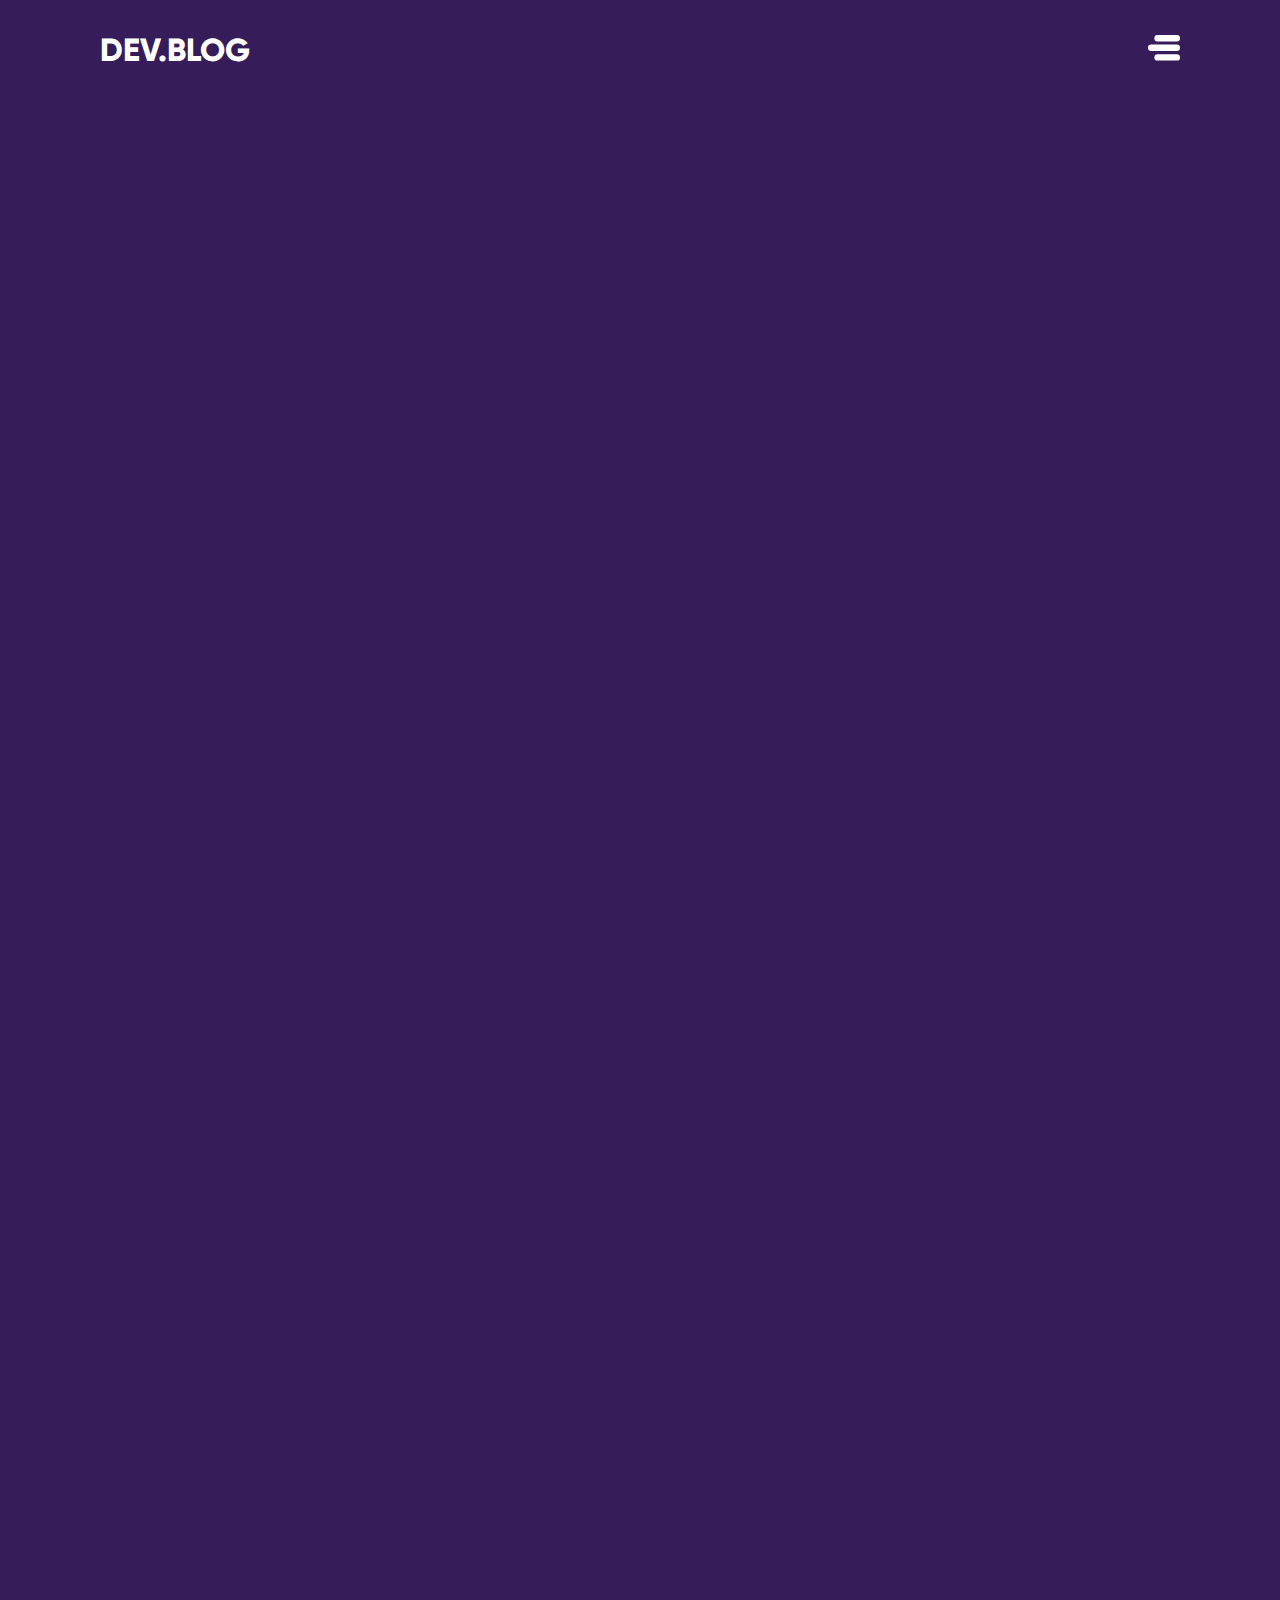
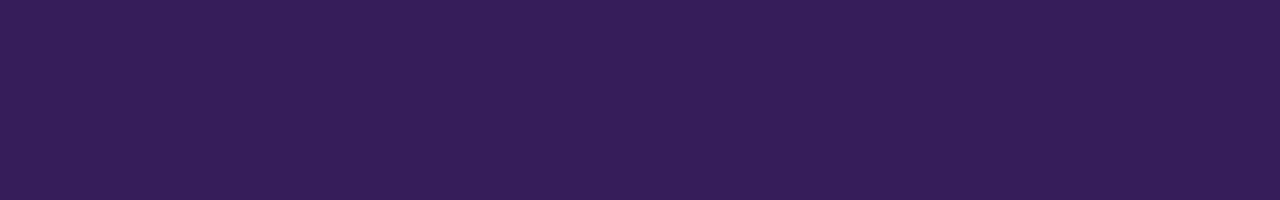
==== index.html @ 791d5443 "finalizando projeto" ====
<!DOCTYPE html>
<html lang="pt-br">

<head>
    <meta charset="UTF-8">
    <meta http-equiv="X-UA-Compatible" content="IE=edge">
    <meta name="viewport" content="width=device-width, initial-scale=1.0">
    <link rel="stylesheet" href="style.css">
    <title>DEV.BLOG</title>
</head>

<body>

    <header>
        <h1>Dev.Blog</h1>
        <div class="dropdown">
            <svg id="Camada_1" data-name="Camada 1" xmlns="http://www.w3.org/2000/svg" viewBox="0 0 20 16">
                <title>menu, list, catalogue, burger svg icon</title>
                <g id="icons">
                    <g id="menu">
                        <path d="M2,12a2,2,0,0,0,2,2H20a2,2,0,0,0,0-4H4A2,2,0,0,0,2,12Z" transform="translate(-2 -4)" />
                        <path d="M22,6a2,2,0,0,0-2-2H8A2,2,0,0,0,8,8H20A2,2,0,0,0,22,6Z" transform="translate(-2 -4)" />
                        <path d="M6,18a2,2,0,0,0,2,2H20a2,2,0,0,0,0-4H8A2,2,0,0,0,6,18Z" transform="translate(-2 -4)" />
                    </g>
                </g>
            </svg>
            <div class="dropdwon-content">
                <a href="#">INICIO</a>
                <a href="#">PUBLI</a>
                <a href="#">CONTATO</a>

            </div>
        </div>
    </header>

    <main>
        <section></section>
        <section></section>
    </main>

    <footer>

    </footer>

</body>

</html>
---- style.css ----
@font-face{
    font-family: 'gilroy';
    src:url(fonts/Gilroy-Light.otf);
    font-weight: 100;
}
@font-face{
    font-family: 'gilroy';
    src:url(fonts/Gilroy-ExtraBold.otf);
    font-weight: 800;
}
*{
    margin:0;
    padding:0;
}
body{
    background-color: #361d5a;
}
header{
display:flex;
height: 100px;
align-items: center;
justify-content: space-between;
padding: 0 100px;
position: absolute;
width: calc(100% - 200px);
z-index: 1;
}
header h1{
    color: #fff;
    text-transform: uppercase;
    font-family: 'gilroy';
    font-weight: 800;
}
header .dropdown{
    position: relative;
    display: inline-block;

}
header .dropdown svg{
    fill: #fff;
    width: 32px;
    cursor: pointer;
}
header .dropdown .dropdwon-content{
    display: none;
    position: absolute;
    background-color: #190e2a;
    min-width: 130px;
    left: -98px;
    z-index: 2;
}
header .dropdown .dropdwon-content a{
    font-family: 'gilroy';
    font-weight: 100;
    color: #fff;
    display: block;
    text-decoration: none;
    font-size: 18px;
    padding: 12px 16px;
    text-align: right;
    transition: background-color 0.4s;
}
header .dropdown .dropdwon-content a:hover{
   background-color: #10071d;
}
header .dropdown:hover .dropdwon-content{
    display: block;
}
section{
    height: 100vh;
    padding: 0 100px;
    position: relative; 
}
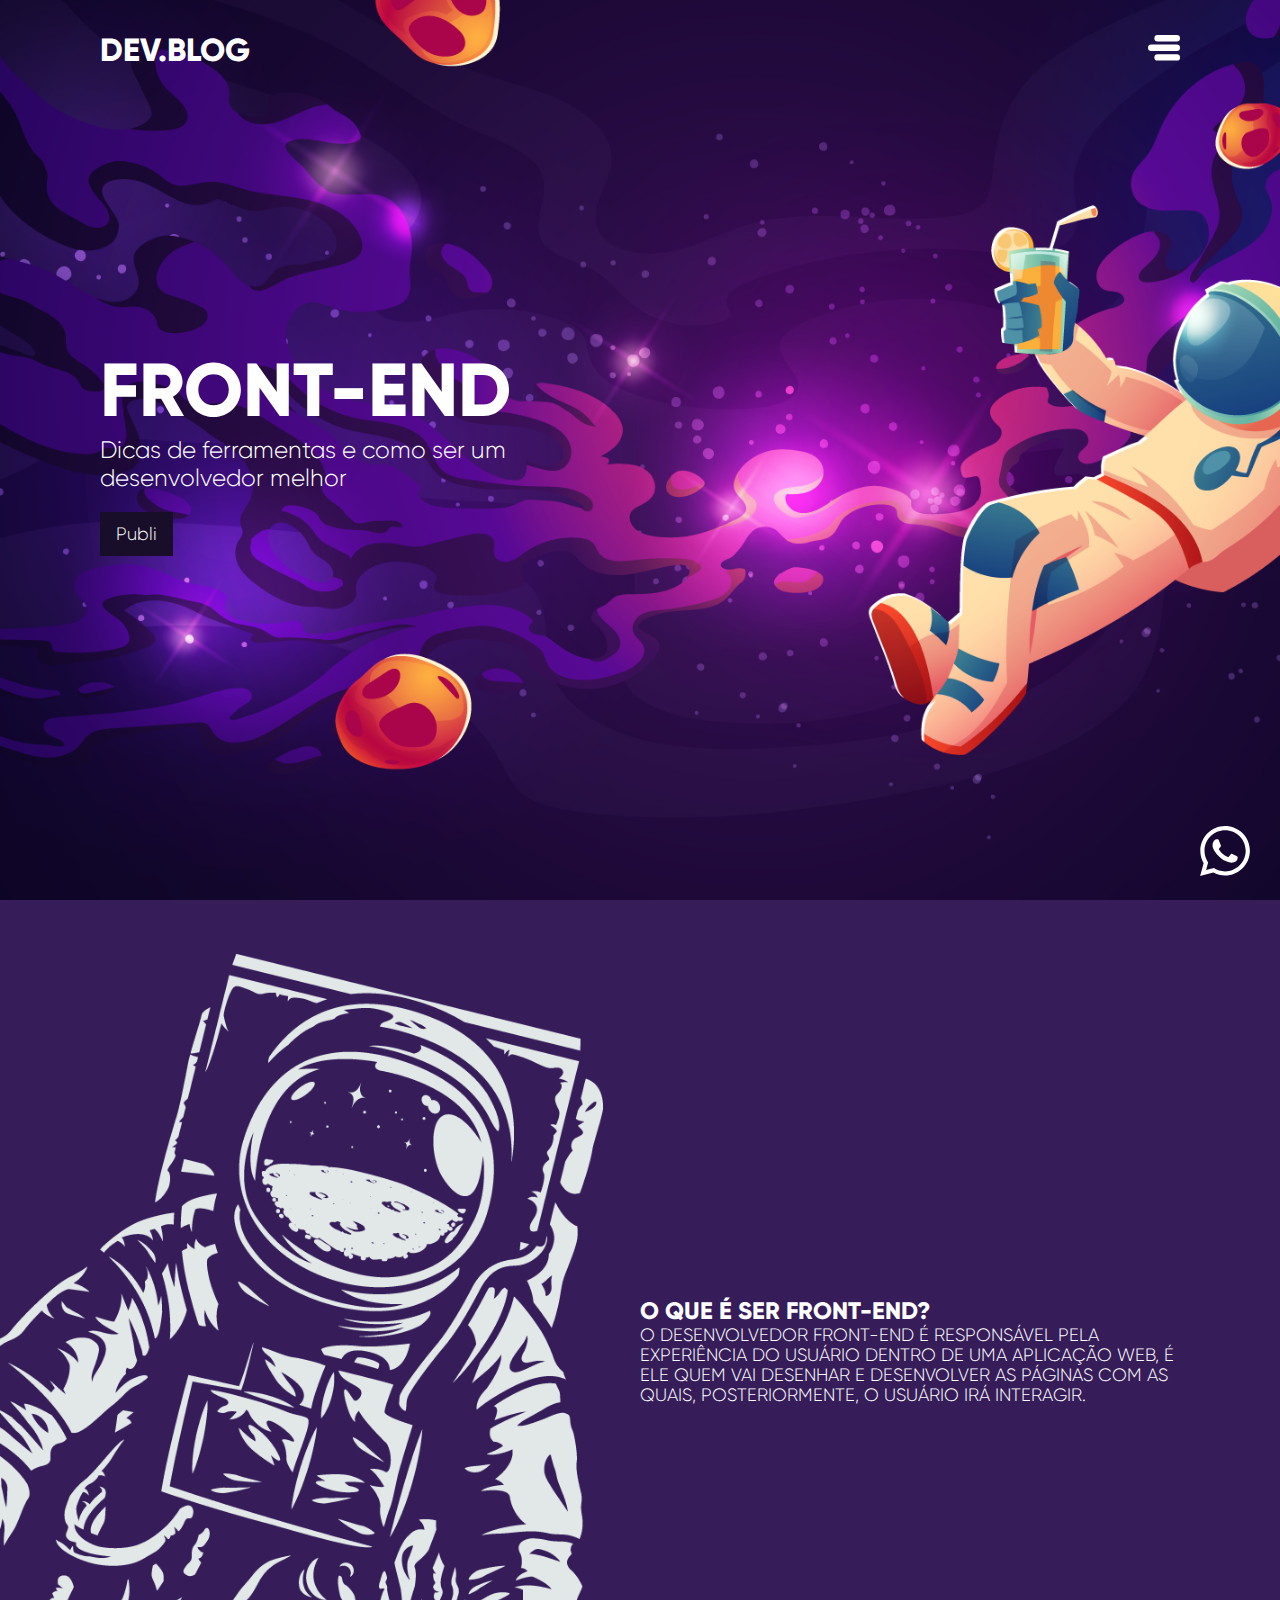
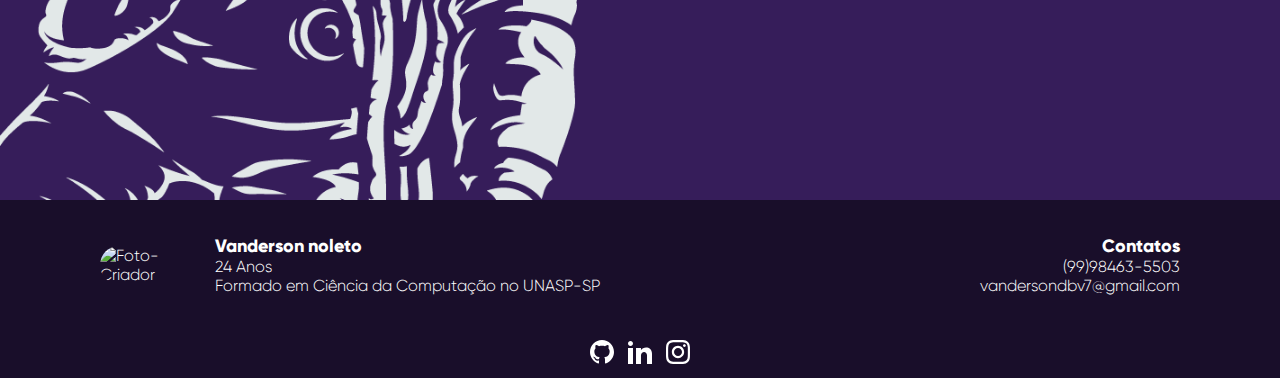
==== commit b8ac0987: "Add files via upload" ====
--- a/index.html
+++ b/index.html
@@ -1,47 +1,95 @@
-<!DOCTYPE html>
-<html lang="pt-br">
-
-<head>
-    <meta charset="UTF-8">
-    <meta http-equiv="X-UA-Compatible" content="IE=edge">
-    <meta name="viewport" content="width=device-width, initial-scale=1.0">
-    <link rel="stylesheet" href="style.css">
-    <title>DEV.BLOG</title>
-</head>
-
-<body>
-
-    <header>
-        <h1>Dev.Blog</h1>
-        <div class="dropdown">
-            <svg id="Camada_1" data-name="Camada 1" xmlns="http://www.w3.org/2000/svg" viewBox="0 0 20 16">
-                <title>menu, list, catalogue, burger svg icon</title>
-                <g id="icons">
-                    <g id="menu">
-                        <path d="M2,12a2,2,0,0,0,2,2H20a2,2,0,0,0,0-4H4A2,2,0,0,0,2,12Z" transform="translate(-2 -4)" />
-                        <path d="M22,6a2,2,0,0,0-2-2H8A2,2,0,0,0,8,8H20A2,2,0,0,0,22,6Z" transform="translate(-2 -4)" />
-                        <path d="M6,18a2,2,0,0,0,2,2H20a2,2,0,0,0,0-4H8A2,2,0,0,0,6,18Z" transform="translate(-2 -4)" />
-                    </g>
-                </g>
-            </svg>
-            <div class="dropdwon-content">
-                <a href="#">INICIO</a>
-                <a href="#">PUBLI</a>
-                <a href="#">CONTATO</a>
-
-            </div>
-        </div>
-    </header>
-
-    <main>
-        <section></section>
-        <section></section>
-    </main>
-
-    <footer>
-
-    </footer>
-
-</body>
-
+<!DOCTYPE html>
+<html lang="pt-br">
+
+<head>
+    <meta charset="UTF-8">
+    <meta http-equiv="X-UA-Compatible" content="IE=edge">
+    <meta name="viewport" content="width=device-width, initial-scale=1.0">
+    <link rel="stylesheet" href="style.css">
+    <title>DEV.BLOG</title>
+</head>
+
+<body>
+
+    <header>
+        <h1>Dev.Blog</h1>
+        <div class="dropdown">
+            <svg id="Camada_1" data-name="Camada 1" xmlns="http://www.w3.org/2000/svg" viewBox="0 0 20 16">
+                <title>menu, list, catalogue, burger svg icon</title>
+                <g id="icons">
+                    <g id="menu">
+                        <path d="M2,12a2,2,0,0,0,2,2H20a2,2,0,0,0,0-4H4A2,2,0,0,0,2,12Z" transform="translate(-2 -4)" />
+                        <path d="M22,6a2,2,0,0,0-2-2H8A2,2,0,0,0,8,8H20A2,2,0,0,0,22,6Z" transform="translate(-2 -4)" />
+                        <path d="M6,18a2,2,0,0,0,2,2H20a2,2,0,0,0,0-4H8A2,2,0,0,0,6,18Z" transform="translate(-2 -4)" />
+                    </g>
+                </g>
+            </svg>
+            <div class="dropdwon-content">
+                <a href="#">INICIO</a>
+                <a href="#">PUBLI</a>
+                <a href="contact.html">CONTATO</a>
+
+            </div>
+        </div>
+    </header>
+
+    <main>
+        <section id="primary-screen">
+            <h1>front-end</h1>
+            <p>Dicas de ferramentas e como ser um desenvolvedor melhor</p>
+            <a href="#">Publi</a>
+        </section>
+        <section id="secondary-screen">
+            <img src="imgs/astrounaut.png" alt="Astronauta">
+            <div class="publication">
+                <h1>O que é ser front-end?</h1>
+                <p>O desenvolvedor front-end é responsável pela experiência do usuário dentro de uma aplicação web, é
+                    ele quem vai desenhar e desenvolver as páginas com as quais, posteriormente, o usuário irá
+                    interagir.
+                </p>
+
+            </div>
+        </section>
+    </main>
+
+    <footer>
+        <div class="info">
+            <div class="personal-info">
+                <img src="https://avatars.githubusercontent.com/u/81515355?v=4" alt="Foto-Criador">
+                <div>
+                    <h1>Vanderson noleto</h1>
+                    <p>24 Anos</p>
+                    <p>Formado em Ciência da Computação no UNASP-SP</p>
+                </div>
+            </div>
+            <div class="contact">
+                <h1>Contatos</h1>
+                <p>(99)98463-5503</p>
+                <p>vandersondbv7@gmail.com</p>
+            </div>
+        </div>
+        <div class="links">
+            <a href="https://github.com/vannoleto"><svg xmlns="http://www.w3.org/2000/svg" width="24" height="24"
+                    viewBox="0 0 24 24" target="_blank">
+                    <path
+                        d="M12 0c-6.626 0-12 5.373-12 12 0 5.302 3.438 9.8 8.207 11.387.599.111.793-.261.793-.577v-2.234c-3.338.726-4.033-1.416-4.033-1.416-.546-1.387-1.333-1.756-1.333-1.756-1.089-.745.083-.729.083-.729 1.205.084 1.839 1.237 1.839 1.237 1.07 1.834 2.807 1.304 3.492.997.107-.775.418-1.305.762-1.604-2.665-.305-5.467-1.334-5.467-5.931 0-1.311.469-2.381 1.236-3.221-.124-.303-.535-1.524.117-3.176 0 0 1.008-.322 3.301 1.23.957-.266 1.983-.399 3.003-.404 1.02.005 2.047.138 3.006.404 2.291-1.552 3.297-1.23 3.297-1.23.653 1.653.242 2.874.118 3.176.77.84 1.235 1.911 1.235 3.221 0 4.609-2.807 5.624-5.479 5.921.43.372.823 1.102.823 2.222v3.293c0 .319.192.694.801.576 4.765-1.589 8.199-6.086 8.199-11.386 0-6.627-5.373-12-12-12z" />
+                </svg>
+            </a>
+            <a href="#"><svg xmlns="http://www.w3.org/2000/svg" width="24" height="24" viewBox="0 0 24 24"
+                    target="_blank">
+                    <path
+                        d="M4.98 3.5c0 1.381-1.11 2.5-2.48 2.5s-2.48-1.119-2.48-2.5c0-1.38 1.11-2.5 2.48-2.5s2.48 1.12 2.48 2.5zm.02 4.5h-5v16h5v-16zm7.982 0h-4.968v16h4.969v-8.399c0-4.67 6.029-5.052 6.029 0v8.399h4.988v-10.131c0-7.88-8.922-7.593-11.018-3.714v-2.155z" />
+                </svg>
+            </a>
+            <a href="https://www.instagram.com/vanderson_noleto/" target="_blank"><svg
+                    xmlns="http://www.w3.org/2000/svg" width="24" height="24" viewBox="0 0 24 24">
+                    <path
+                        d="M12 2.163c3.204 0 3.584.012 4.85.07 3.252.148 4.771 1.691 4.919 4.919.058 1.265.069 1.645.069 4.849 0 3.205-.012 3.584-.069 4.849-.149 3.225-1.664 4.771-4.919 4.919-1.266.058-1.644.07-4.85.07-3.204 0-3.584-.012-4.849-.07-3.26-.149-4.771-1.699-4.919-4.92-.058-1.265-.07-1.644-.07-4.849 0-3.204.013-3.583.07-4.849.149-3.227 1.664-4.771 4.919-4.919 1.266-.057 1.645-.069 4.849-.069zm0-2.163c-3.259 0-3.667.014-4.947.072-4.358.2-6.78 2.618-6.98 6.98-.059 1.281-.073 1.689-.073 4.948 0 3.259.014 3.668.072 4.948.2 4.358 2.618 6.78 6.98 6.98 1.281.058 1.689.072 4.948.072 3.259 0 3.668-.014 4.948-.072 4.354-.2 6.782-2.618 6.979-6.98.059-1.28.073-1.689.073-4.948 0-3.259-.014-3.667-.072-4.947-.196-4.354-2.617-6.78-6.979-6.98-1.281-.059-1.69-.073-4.949-.073zm0 5.838c-3.403 0-6.162 2.759-6.162 6.162s2.759 6.163 6.162 6.163 6.162-2.759 6.162-6.163c0-3.403-2.759-6.162-6.162-6.162zm0 10.162c-2.209 0-4-1.79-4-4 0-2.209 1.791-4 4-4s4 1.791 4 4c0 2.21-1.791 4-4 4zm6.406-11.845c-.796 0-1.441.645-1.441 1.44s.645 1.44 1.441 1.44c.795 0 1.439-.645 1.439-1.44s-.644-1.44-1.439-1.44z" />
+                </svg></a>
+        </div>
+        
+    </footer>
+    <a href="https://api.whatsapp.com/send?phone=5599984635503&text=Ol%C3%A1!" class="btn-whatsapp" target="_blank" style="position: fixed; bottom: 20px; right: 30px;"><svg xmlns="http://www.w3.org/2000/svg" width="24" height="24" viewBox="0 0 24 24"><path d="M.057 24l1.687-6.163c-1.041-1.804-1.588-3.849-1.587-5.946.003-6.556 5.338-11.891 11.893-11.891 3.181.001 6.167 1.24 8.413 3.488 2.245 2.248 3.481 5.236 3.48 8.414-.003 6.557-5.338 11.892-11.893 11.892-1.99-.001-3.951-.5-5.688-1.448l-6.305 1.654zm6.597-3.807c1.676.995 3.276 1.591 5.392 1.592 5.448 0 9.886-4.434 9.889-9.885.002-5.462-4.415-9.89-9.881-9.892-5.452 0-9.887 4.434-9.889 9.884-.001 2.225.651 3.891 1.746 5.634l-.999 3.648 3.742-.981zm11.387-5.464c-.074-.124-.272-.198-.57-.347-.297-.149-1.758-.868-2.031-.967-.272-.099-.47-.149-.669.149-.198.297-.768.967-.941 1.165-.173.198-.347.223-.644.074-.297-.149-1.255-.462-2.39-1.475-.883-.788-1.48-1.761-1.653-2.059-.173-.297-.018-.458.13-.606.134-.133.297-.347.446-.521.151-.172.2-.296.3-.495.099-.198.05-.372-.025-.521-.075-.148-.669-1.611-.916-2.206-.242-.579-.487-.501-.669-.51l-.57-.01c-.198 0-.52.074-.792.372s-1.04 1.016-1.04 2.479 1.065 2.876 1.213 3.074c.149.198 2.095 3.2 5.076 4.487.709.306 1.263.489 1.694.626.712.226 1.36.194 1.872.118.571-.085 1.758-.719 2.006-1.413.248-.695.248-1.29.173-1.414z"/></svg></a>
+</body>
+
 </html>--- a/style.css
+++ b/style.css
@@ -1,73 +1,248 @@
-@font-face{
-    font-family: 'gilroy';
-    src:url(fonts/Gilroy-Light.otf);
-    font-weight: 100;
-}
-@font-face{
-    font-family: 'gilroy';
-    src:url(fonts/Gilroy-ExtraBold.otf);
-    font-weight: 800;
-}
-*{
-    margin:0;
-    padding:0;
-}
-body{
-    background-color: #361d5a;
-}
-header{
-display:flex;
-height: 100px;
-align-items: center;
-justify-content: space-between;
-padding: 0 100px;
-position: absolute;
-width: calc(100% - 200px);
-z-index: 1;
-}
-header h1{
-    color: #fff;
-    text-transform: uppercase;
-    font-family: 'gilroy';
-    font-weight: 800;
-}
-header .dropdown{
-    position: relative;
-    display: inline-block;
-
-}
-header .dropdown svg{
-    fill: #fff;
-    width: 32px;
-    cursor: pointer;
-}
-header .dropdown .dropdwon-content{
-    display: none;
-    position: absolute;
-    background-color: #190e2a;
-    min-width: 130px;
-    left: -98px;
-    z-index: 2;
-}
-header .dropdown .dropdwon-content a{
-    font-family: 'gilroy';
-    font-weight: 100;
-    color: #fff;
-    display: block;
-    text-decoration: none;
-    font-size: 18px;
-    padding: 12px 16px;
-    text-align: right;
-    transition: background-color 0.4s;
-}
-header .dropdown .dropdwon-content a:hover{
-   background-color: #10071d;
-}
-header .dropdown:hover .dropdwon-content{
-    display: block;
-}
-section{
-    height: 100vh;
-    padding: 0 100px;
-    position: relative; 
-}
+@font-face{
+    font-family: 'gilroy';
+    src:url(fonts/Gilroy-Light.otf);
+    font-weight: 100;
+}
+@font-face{
+    font-family: 'gilroy';
+    src:url(fonts/Gilroy-ExtraBold.otf);
+    font-weight: 800;
+}
+*{
+    margin:0;
+    padding:0;
+}
+body{
+    background-color: #361d5a;
+}
+header{
+display:flex;
+height: 100px;
+align-items: center;
+justify-content: space-between;
+padding: 0 100px;
+position: absolute;
+width: calc(100% - 200px);
+z-index: 1;
+}
+input, textarea{
+    font-family: 'gilroy';
+    font-weight: 100;
+    font-size: 18px;
+    outline: none;
+    border: none;
+    padding: 10px;
+}
+input::placeholder, textarea::placeholder{
+    color: #000;
+
+}
+header h1{
+    color: #fff;
+    text-transform: uppercase;
+    font-family: 'gilroy';
+    font-weight: 800;
+}
+header .dropdown{
+    position: relative;
+    display: inline-block;
+
+}
+header .dropdown svg{
+    fill: #fff;
+    width: 32px;
+    cursor: pointer;
+}
+header .dropdown .dropdwon-content{
+    display: none;
+    position: absolute;
+    background-color: #190e2a;
+    min-width: 130px;
+    left: -98px;
+    z-index: 2;
+}
+header .dropdown .dropdwon-content a{
+    font-family: 'gilroy';
+    font-weight: 100;
+    color: #fff;
+    display: block;
+    text-decoration: none;
+    font-size: 18px;
+    padding: 12px 16px;
+    text-align: right;
+    transition: background-color 0.4s;
+}
+header .dropdown .dropdwon-content a:hover{
+   background-color: #10071d;
+}
+header .dropdown:hover .dropdwon-content{
+    display: block;
+}
+section{
+    height: 100vh;
+    padding: 0 100px;
+    position: relative; 
+}
+#primary-screen{
+    background: url(imgs/banner-site.png);
+    background-size: cover;
+    background-position: center;
+    display: flex;
+    flex-direction: column;
+    justify-content: center;
+    align-items: flex-start;
+}
+#primary-screen h1{
+    font-family: 'gilroy';
+    font-weight: 800;
+    font-size: 75px;
+    color: #fff;
+    text-transform: uppercase;
+}
+#primary-screen p{
+    font-family: 'gilroy';
+    font-weight: 100;
+    color:#fff;
+    font-size: 24px;
+    width: 410px;
+    margin-bottom:20px;
+}
+#primary-screen a{
+    background-color: #190e2a;
+    font-family: 'gilroy';
+    font-weight: 100;
+    color: #fff;
+    display: block;
+    text-decoration: none;
+    font-size: 18px;
+    padding: 12px 16px;
+    text-align: right;
+    transition: background-color 0.4s; 
+}
+
+#primary-screen a:hover{
+    background-color: #10071d;
+}
+#secondary-screen{
+    display: flex;
+    align-items: center;
+    justify-content: flex-end;
+}
+#secondary-screen img{
+    position: absolute;
+    height: 100vh;
+    left: 0;
+    bottom: 0;
+}
+#secondary-screen .publication{
+    width: 50%;
+}
+#secondary-screen .publication h1{
+    font-family: 'gilroy';
+    text-transform: uppercase;
+    font-weight: 800;
+    font-size: 24px;
+    color:#fff;
+}
+#secondary-screen .publication p{
+    font-family: 'gilroy';
+    text-transform: uppercase;
+    font-weight: 100;
+    font-size: 18px;
+    color:#fff;
+}
+#contact{
+    display: flex;
+    justify-content: center;
+    align-items: center;
+}
+#contact form{
+    display:flex;
+    flex-direction: column;
+    justify-content: center;
+}
+#contact form h1{
+    font-family: 'gilroy';
+    font-weight: 800;
+    font-size: 48px;
+    color: #fff;
+    text-align: center;
+}
+#contact form button{
+    align-self: center;
+    border: none;
+    cursor: pointer;
+    background-color: #190e2a;
+    text-decoration: none;
+    padding: 12px 16px;
+    color: #fff;
+    font-family: 'gilroy';
+    font-weight: 100;
+}
+#contact form button:hover{
+    border: none;
+    cursor: pointer;
+    background-color:#10071d;
+    text-decoration: none;
+    padding: 12px 16px;
+    color: #fff;
+    font-family: 'gilroy';
+    font-weight: 100;
+}
+#contact form *{
+    margin: 12px 0;
+}
+footer{
+    display: flex;
+    align-items: center;
+    flex-direction: column;
+    background-color: #190e2a;
+    padding: 0 100px;
+}
+footer .info{
+    align-items: center;
+    display: flex;
+    justify-content: space-between;
+    width: 100%;
+    height: 130px;
+}
+footer .info .personal-info{
+    display: flex;
+    align-items: center;
+    color: #fff;
+    font-family: 'gilroy';
+}
+footer .info .personal-info img{
+    width: 100px;
+    border-radius: 50px;
+    margin-right: 15px;
+}
+footer .info .personal-info h1{
+    font-size: 18px;
+}
+footer .info .contact{
+    text-align: right;
+    color: #fff;
+    font-family: 'gilroy';
+}
+footer .info .contact h1{
+    font-size: 18px;
+}
+footer .links a{
+    text-decoration: none;
+}
+footer .links svg{
+    fill: #fff;
+    margin: 10px 5px;
+}
+footer .links svg:hover{
+    fill: #10071d;
+    margin: 10px 5px;
+}
+.btn-whatsapp svg{
+    fill: #fff;
+    width: 50px;
+    height: 50px;
+}
+
+
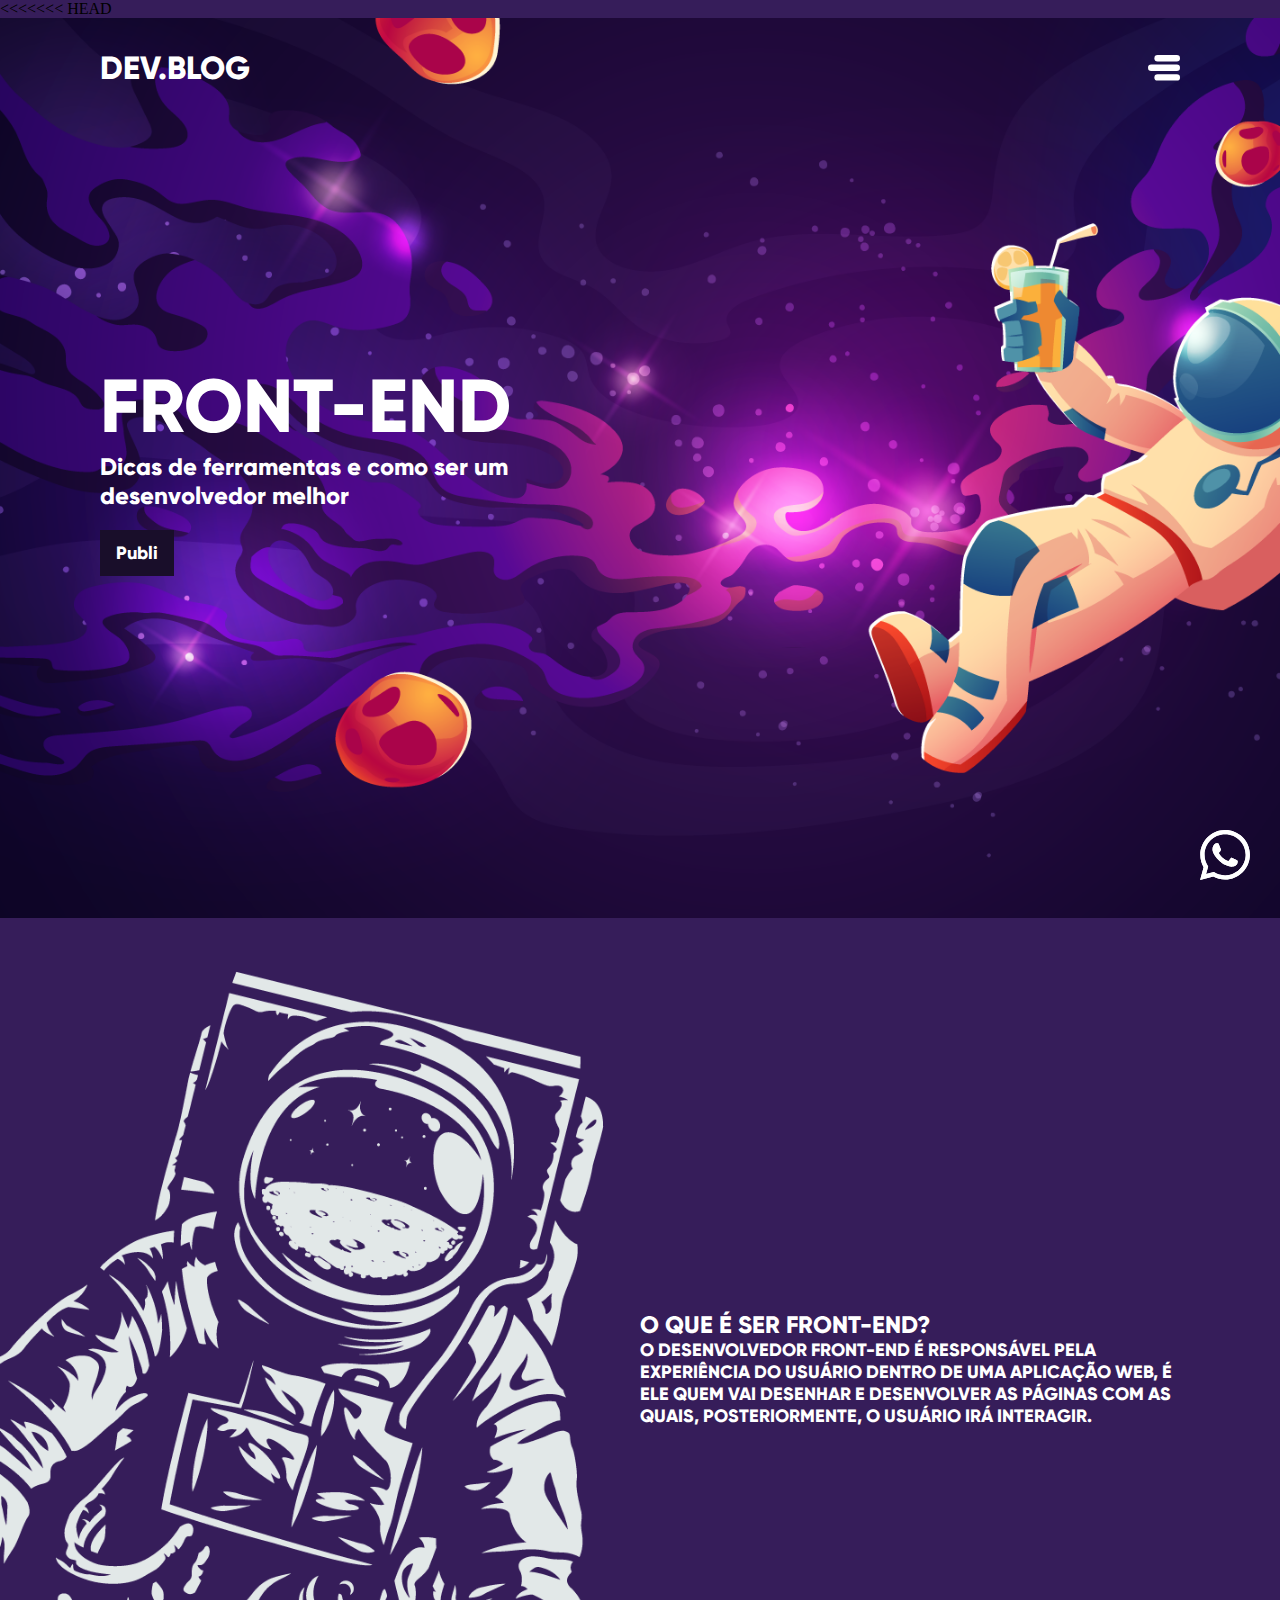
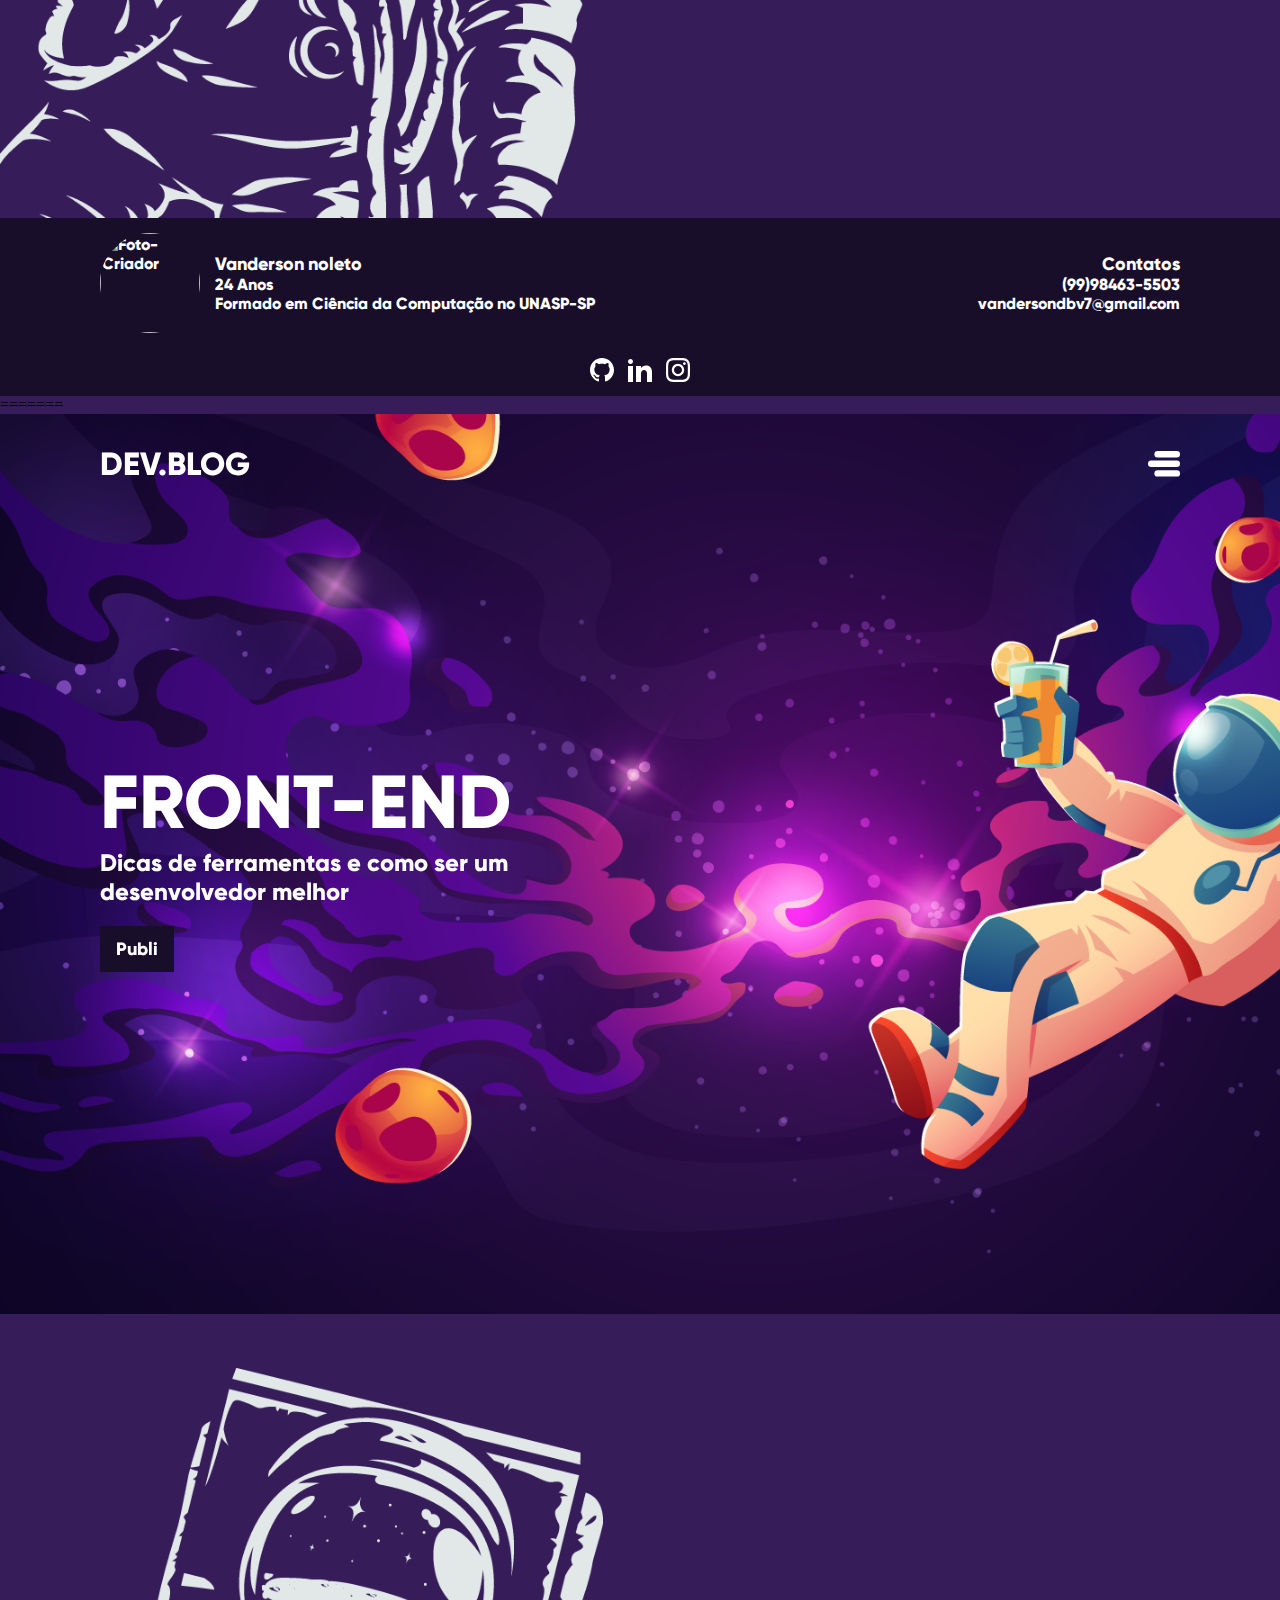
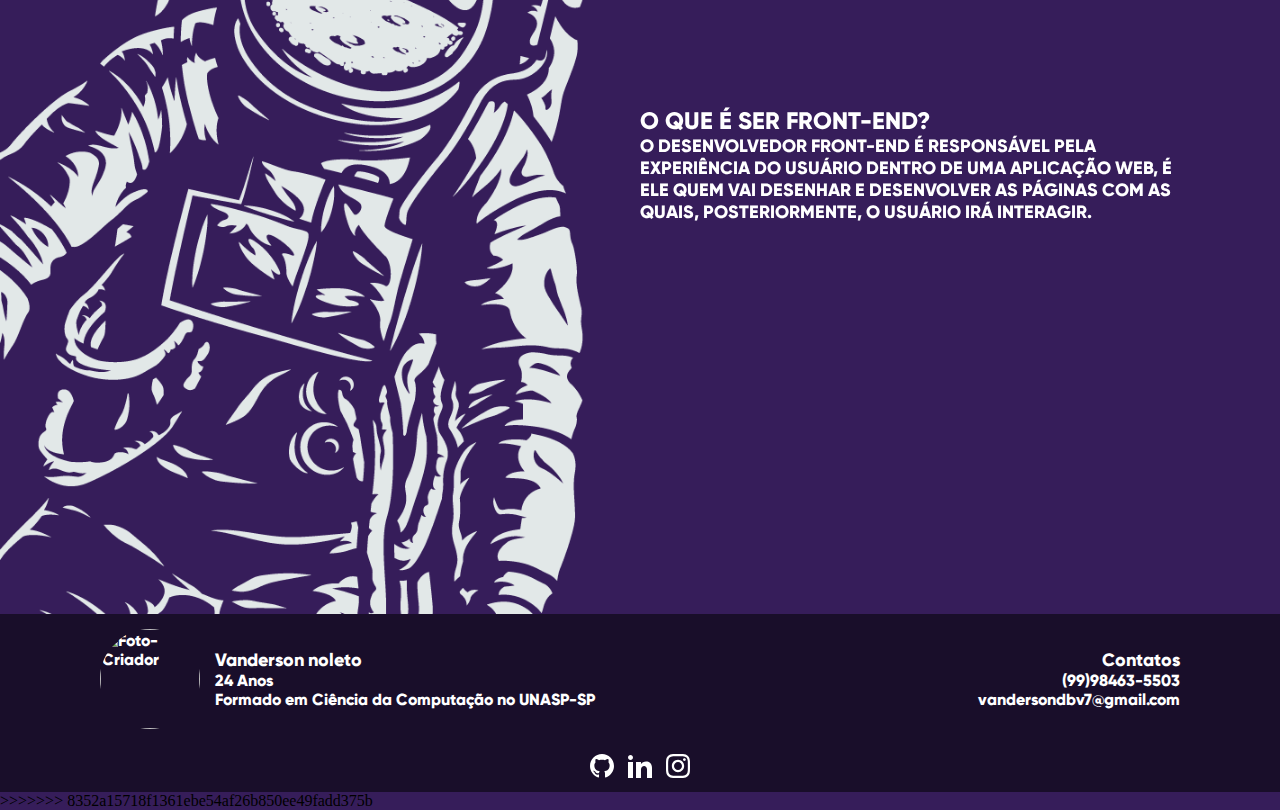
==== commit 33a0d65f: "site finalizado" ====
--- a/index.html
+++ b/index.html
@@ -1,95 +1,192 @@
-<!DOCTYPE html>
-<html lang="pt-br">
-
-<head>
-    <meta charset="UTF-8">
-    <meta http-equiv="X-UA-Compatible" content="IE=edge">
-    <meta name="viewport" content="width=device-width, initial-scale=1.0">
-    <link rel="stylesheet" href="style.css">
-    <title>DEV.BLOG</title>
-</head>
-
-<body>
-
-    <header>
-        <h1>Dev.Blog</h1>
-        <div class="dropdown">
-            <svg id="Camada_1" data-name="Camada 1" xmlns="http://www.w3.org/2000/svg" viewBox="0 0 20 16">
-                <title>menu, list, catalogue, burger svg icon</title>
-                <g id="icons">
-                    <g id="menu">
-                        <path d="M2,12a2,2,0,0,0,2,2H20a2,2,0,0,0,0-4H4A2,2,0,0,0,2,12Z" transform="translate(-2 -4)" />
-                        <path d="M22,6a2,2,0,0,0-2-2H8A2,2,0,0,0,8,8H20A2,2,0,0,0,22,6Z" transform="translate(-2 -4)" />
-                        <path d="M6,18a2,2,0,0,0,2,2H20a2,2,0,0,0,0-4H8A2,2,0,0,0,6,18Z" transform="translate(-2 -4)" />
-                    </g>
-                </g>
-            </svg>
-            <div class="dropdwon-content">
-                <a href="#">INICIO</a>
-                <a href="#">PUBLI</a>
-                <a href="contact.html">CONTATO</a>
-
-            </div>
-        </div>
-    </header>
-
-    <main>
-        <section id="primary-screen">
-            <h1>front-end</h1>
-            <p>Dicas de ferramentas e como ser um desenvolvedor melhor</p>
-            <a href="#">Publi</a>
-        </section>
-        <section id="secondary-screen">
-            <img src="imgs/astrounaut.png" alt="Astronauta">
-            <div class="publication">
-                <h1>O que é ser front-end?</h1>
-                <p>O desenvolvedor front-end é responsável pela experiência do usuário dentro de uma aplicação web, é
-                    ele quem vai desenhar e desenvolver as páginas com as quais, posteriormente, o usuário irá
-                    interagir.
-                </p>
-
-            </div>
-        </section>
-    </main>
-
-    <footer>
-        <div class="info">
-            <div class="personal-info">
-                <img src="https://avatars.githubusercontent.com/u/81515355?v=4" alt="Foto-Criador">
-                <div>
-                    <h1>Vanderson noleto</h1>
-                    <p>24 Anos</p>
-                    <p>Formado em Ciência da Computação no UNASP-SP</p>
-                </div>
-            </div>
-            <div class="contact">
-                <h1>Contatos</h1>
-                <p>(99)98463-5503</p>
-                <p>vandersondbv7@gmail.com</p>
-            </div>
-        </div>
-        <div class="links">
-            <a href="https://github.com/vannoleto"><svg xmlns="http://www.w3.org/2000/svg" width="24" height="24"
-                    viewBox="0 0 24 24" target="_blank">
-                    <path
-                        d="M12 0c-6.626 0-12 5.373-12 12 0 5.302 3.438 9.8 8.207 11.387.599.111.793-.261.793-.577v-2.234c-3.338.726-4.033-1.416-4.033-1.416-.546-1.387-1.333-1.756-1.333-1.756-1.089-.745.083-.729.083-.729 1.205.084 1.839 1.237 1.839 1.237 1.07 1.834 2.807 1.304 3.492.997.107-.775.418-1.305.762-1.604-2.665-.305-5.467-1.334-5.467-5.931 0-1.311.469-2.381 1.236-3.221-.124-.303-.535-1.524.117-3.176 0 0 1.008-.322 3.301 1.23.957-.266 1.983-.399 3.003-.404 1.02.005 2.047.138 3.006.404 2.291-1.552 3.297-1.23 3.297-1.23.653 1.653.242 2.874.118 3.176.77.84 1.235 1.911 1.235 3.221 0 4.609-2.807 5.624-5.479 5.921.43.372.823 1.102.823 2.222v3.293c0 .319.192.694.801.576 4.765-1.589 8.199-6.086 8.199-11.386 0-6.627-5.373-12-12-12z" />
-                </svg>
-            </a>
-            <a href="#"><svg xmlns="http://www.w3.org/2000/svg" width="24" height="24" viewBox="0 0 24 24"
-                    target="_blank">
-                    <path
-                        d="M4.98 3.5c0 1.381-1.11 2.5-2.48 2.5s-2.48-1.119-2.48-2.5c0-1.38 1.11-2.5 2.48-2.5s2.48 1.12 2.48 2.5zm.02 4.5h-5v16h5v-16zm7.982 0h-4.968v16h4.969v-8.399c0-4.67 6.029-5.052 6.029 0v8.399h4.988v-10.131c0-7.88-8.922-7.593-11.018-3.714v-2.155z" />
-                </svg>
-            </a>
-            <a href="https://www.instagram.com/vanderson_noleto/" target="_blank"><svg
-                    xmlns="http://www.w3.org/2000/svg" width="24" height="24" viewBox="0 0 24 24">
-                    <path
-                        d="M12 2.163c3.204 0 3.584.012 4.85.07 3.252.148 4.771 1.691 4.919 4.919.058 1.265.069 1.645.069 4.849 0 3.205-.012 3.584-.069 4.849-.149 3.225-1.664 4.771-4.919 4.919-1.266.058-1.644.07-4.85.07-3.204 0-3.584-.012-4.849-.07-3.26-.149-4.771-1.699-4.919-4.92-.058-1.265-.07-1.644-.07-4.849 0-3.204.013-3.583.07-4.849.149-3.227 1.664-4.771 4.919-4.919 1.266-.057 1.645-.069 4.849-.069zm0-2.163c-3.259 0-3.667.014-4.947.072-4.358.2-6.78 2.618-6.98 6.98-.059 1.281-.073 1.689-.073 4.948 0 3.259.014 3.668.072 4.948.2 4.358 2.618 6.78 6.98 6.98 1.281.058 1.689.072 4.948.072 3.259 0 3.668-.014 4.948-.072 4.354-.2 6.782-2.618 6.979-6.98.059-1.28.073-1.689.073-4.948 0-3.259-.014-3.667-.072-4.947-.196-4.354-2.617-6.78-6.979-6.98-1.281-.059-1.69-.073-4.949-.073zm0 5.838c-3.403 0-6.162 2.759-6.162 6.162s2.759 6.163 6.162 6.163 6.162-2.759 6.162-6.163c0-3.403-2.759-6.162-6.162-6.162zm0 10.162c-2.209 0-4-1.79-4-4 0-2.209 1.791-4 4-4s4 1.791 4 4c0 2.21-1.791 4-4 4zm6.406-11.845c-.796 0-1.441.645-1.441 1.44s.645 1.44 1.441 1.44c.795 0 1.439-.645 1.439-1.44s-.644-1.44-1.439-1.44z" />
-                </svg></a>
-        </div>
-        
-    </footer>
-    <a href="https://api.whatsapp.com/send?phone=5599984635503&text=Ol%C3%A1!" class="btn-whatsapp" target="_blank" style="position: fixed; bottom: 20px; right: 30px;"><svg xmlns="http://www.w3.org/2000/svg" width="24" height="24" viewBox="0 0 24 24"><path d="M.057 24l1.687-6.163c-1.041-1.804-1.588-3.849-1.587-5.946.003-6.556 5.338-11.891 11.893-11.891 3.181.001 6.167 1.24 8.413 3.488 2.245 2.248 3.481 5.236 3.48 8.414-.003 6.557-5.338 11.892-11.893 11.892-1.99-.001-3.951-.5-5.688-1.448l-6.305 1.654zm6.597-3.807c1.676.995 3.276 1.591 5.392 1.592 5.448 0 9.886-4.434 9.889-9.885.002-5.462-4.415-9.89-9.881-9.892-5.452 0-9.887 4.434-9.889 9.884-.001 2.225.651 3.891 1.746 5.634l-.999 3.648 3.742-.981zm11.387-5.464c-.074-.124-.272-.198-.57-.347-.297-.149-1.758-.868-2.031-.967-.272-.099-.47-.149-.669.149-.198.297-.768.967-.941 1.165-.173.198-.347.223-.644.074-.297-.149-1.255-.462-2.39-1.475-.883-.788-1.48-1.761-1.653-2.059-.173-.297-.018-.458.13-.606.134-.133.297-.347.446-.521.151-.172.2-.296.3-.495.099-.198.05-.372-.025-.521-.075-.148-.669-1.611-.916-2.206-.242-.579-.487-.501-.669-.51l-.57-.01c-.198 0-.52.074-.792.372s-1.04 1.016-1.04 2.479 1.065 2.876 1.213 3.074c.149.198 2.095 3.2 5.076 4.487.709.306 1.263.489 1.694.626.712.226 1.36.194 1.872.118.571-.085 1.758-.719 2.006-1.413.248-.695.248-1.29.173-1.414z"/></svg></a>
-</body>
-
+<<<<<<< HEAD
+<!DOCTYPE html>
+<html lang="pt-br">
+
+<head>
+    <meta charset="UTF-8">
+    <meta http-equiv="X-UA-Compatible" content="IE=edge">
+    <meta name="viewport" content="width=device-width, initial-scale=1.0">
+    <link rel="stylesheet" href="style.css">
+    <title>DEV.BLOG</title>
+</head>
+
+<body>
+
+    <header>
+        <h1>Dev.Blog</h1>
+        <div class="dropdown">
+            <svg id="Camada_1" data-name="Camada 1" xmlns="http://www.w3.org/2000/svg" viewBox="0 0 20 16">
+                <title>menu, list, catalogue, burger svg icon</title>
+                <g id="icons">
+                    <g id="menu">
+                        <path d="M2,12a2,2,0,0,0,2,2H20a2,2,0,0,0,0-4H4A2,2,0,0,0,2,12Z" transform="translate(-2 -4)" />
+                        <path d="M22,6a2,2,0,0,0-2-2H8A2,2,0,0,0,8,8H20A2,2,0,0,0,22,6Z" transform="translate(-2 -4)" />
+                        <path d="M6,18a2,2,0,0,0,2,2H20a2,2,0,0,0,0-4H8A2,2,0,0,0,6,18Z" transform="translate(-2 -4)" />
+                    </g>
+                </g>
+            </svg>
+            <div class="dropdwon-content">
+                <a href="#">INICIO</a>
+                <a href="#">PUBLI</a>
+                <a href="contact.html">CONTATO</a>
+
+            </div>
+        </div>
+    </header>
+
+    <main>
+        <section id="primary-screen">
+            <h1>front-end</h1>
+            <p>Dicas de ferramentas e como ser um desenvolvedor melhor</p>
+            <a href="#">Publi</a>
+        </section>
+        <section id="secondary-screen">
+            <img src="imgs/astrounaut.png" alt="Astronauta">
+            <div class="publication">
+                <h1>O que é ser front-end?</h1>
+                <p>O desenvolvedor front-end é responsável pela experiência do usuário dentro de uma aplicação web, é
+                    ele quem vai desenhar e desenvolver as páginas com as quais, posteriormente, o usuário irá
+                    interagir.
+                </p>
+
+            </div>
+        </section>
+    </main>
+
+    <footer>
+        <div class="info">
+            <div class="personal-info">
+                <img src="https://avatars.githubusercontent.com/u/81515355?v=4" alt="Foto-Criador">
+                <div>
+                    <h1>Vanderson noleto</h1>
+                    <p>24 Anos</p>
+                    <p>Formado em Ciência da Computação no UNASP-SP</p>
+                </div>
+            </div>
+            <div class="contact">
+                <h1>Contatos</h1>
+                <p>(99)98463-5503</p>
+                <p>vandersondbv7@gmail.com</p>
+            </div>
+        </div>
+        <div class="links">
+            <a href="https://github.com/vannoleto"><svg xmlns="http://www.w3.org/2000/svg" width="24" height="24"
+                    viewBox="0 0 24 24" target="_blank">
+                    <path
+                        d="M12 0c-6.626 0-12 5.373-12 12 0 5.302 3.438 9.8 8.207 11.387.599.111.793-.261.793-.577v-2.234c-3.338.726-4.033-1.416-4.033-1.416-.546-1.387-1.333-1.756-1.333-1.756-1.089-.745.083-.729.083-.729 1.205.084 1.839 1.237 1.839 1.237 1.07 1.834 2.807 1.304 3.492.997.107-.775.418-1.305.762-1.604-2.665-.305-5.467-1.334-5.467-5.931 0-1.311.469-2.381 1.236-3.221-.124-.303-.535-1.524.117-3.176 0 0 1.008-.322 3.301 1.23.957-.266 1.983-.399 3.003-.404 1.02.005 2.047.138 3.006.404 2.291-1.552 3.297-1.23 3.297-1.23.653 1.653.242 2.874.118 3.176.77.84 1.235 1.911 1.235 3.221 0 4.609-2.807 5.624-5.479 5.921.43.372.823 1.102.823 2.222v3.293c0 .319.192.694.801.576 4.765-1.589 8.199-6.086 8.199-11.386 0-6.627-5.373-12-12-12z" />
+                </svg>
+            </a>
+            <a href="#"><svg xmlns="http://www.w3.org/2000/svg" width="24" height="24" viewBox="0 0 24 24"
+                    target="_blank">
+                    <path
+                        d="M4.98 3.5c0 1.381-1.11 2.5-2.48 2.5s-2.48-1.119-2.48-2.5c0-1.38 1.11-2.5 2.48-2.5s2.48 1.12 2.48 2.5zm.02 4.5h-5v16h5v-16zm7.982 0h-4.968v16h4.969v-8.399c0-4.67 6.029-5.052 6.029 0v8.399h4.988v-10.131c0-7.88-8.922-7.593-11.018-3.714v-2.155z" />
+                </svg>
+            </a>
+            <a href="https://www.instagram.com/vanderson_noleto/" target="_blank"><svg
+                    xmlns="http://www.w3.org/2000/svg" width="24" height="24" viewBox="0 0 24 24">
+                    <path
+                        d="M12 2.163c3.204 0 3.584.012 4.85.07 3.252.148 4.771 1.691 4.919 4.919.058 1.265.069 1.645.069 4.849 0 3.205-.012 3.584-.069 4.849-.149 3.225-1.664 4.771-4.919 4.919-1.266.058-1.644.07-4.85.07-3.204 0-3.584-.012-4.849-.07-3.26-.149-4.771-1.699-4.919-4.92-.058-1.265-.07-1.644-.07-4.849 0-3.204.013-3.583.07-4.849.149-3.227 1.664-4.771 4.919-4.919 1.266-.057 1.645-.069 4.849-.069zm0-2.163c-3.259 0-3.667.014-4.947.072-4.358.2-6.78 2.618-6.98 6.98-.059 1.281-.073 1.689-.073 4.948 0 3.259.014 3.668.072 4.948.2 4.358 2.618 6.78 6.98 6.98 1.281.058 1.689.072 4.948.072 3.259 0 3.668-.014 4.948-.072 4.354-.2 6.782-2.618 6.979-6.98.059-1.28.073-1.689.073-4.948 0-3.259-.014-3.667-.072-4.947-.196-4.354-2.617-6.78-6.979-6.98-1.281-.059-1.69-.073-4.949-.073zm0 5.838c-3.403 0-6.162 2.759-6.162 6.162s2.759 6.163 6.162 6.163 6.162-2.759 6.162-6.163c0-3.403-2.759-6.162-6.162-6.162zm0 10.162c-2.209 0-4-1.79-4-4 0-2.209 1.791-4 4-4s4 1.791 4 4c0 2.21-1.791 4-4 4zm6.406-11.845c-.796 0-1.441.645-1.441 1.44s.645 1.44 1.441 1.44c.795 0 1.439-.645 1.439-1.44s-.644-1.44-1.439-1.44z" />
+                </svg></a>
+        </div>
+        
+    </footer>
+    <a href="https://api.whatsapp.com/send?phone=5599984635503&text=Ol%C3%A1!" class="btn-whatsapp" target="_blank" style="position: fixed; bottom: 20px; right: 30px;"><svg xmlns="http://www.w3.org/2000/svg" width="24" height="24" viewBox="0 0 24 24"><path d="M.057 24l1.687-6.163c-1.041-1.804-1.588-3.849-1.587-5.946.003-6.556 5.338-11.891 11.893-11.891 3.181.001 6.167 1.24 8.413 3.488 2.245 2.248 3.481 5.236 3.48 8.414-.003 6.557-5.338 11.892-11.893 11.892-1.99-.001-3.951-.5-5.688-1.448l-6.305 1.654zm6.597-3.807c1.676.995 3.276 1.591 5.392 1.592 5.448 0 9.886-4.434 9.889-9.885.002-5.462-4.415-9.89-9.881-9.892-5.452 0-9.887 4.434-9.889 9.884-.001 2.225.651 3.891 1.746 5.634l-.999 3.648 3.742-.981zm11.387-5.464c-.074-.124-.272-.198-.57-.347-.297-.149-1.758-.868-2.031-.967-.272-.099-.47-.149-.669.149-.198.297-.768.967-.941 1.165-.173.198-.347.223-.644.074-.297-.149-1.255-.462-2.39-1.475-.883-.788-1.48-1.761-1.653-2.059-.173-.297-.018-.458.13-.606.134-.133.297-.347.446-.521.151-.172.2-.296.3-.495.099-.198.05-.372-.025-.521-.075-.148-.669-1.611-.916-2.206-.242-.579-.487-.501-.669-.51l-.57-.01c-.198 0-.52.074-.792.372s-1.04 1.016-1.04 2.479 1.065 2.876 1.213 3.074c.149.198 2.095 3.2 5.076 4.487.709.306 1.263.489 1.694.626.712.226 1.36.194 1.872.118.571-.085 1.758-.719 2.006-1.413.248-.695.248-1.29.173-1.414z"/></svg></a>
+</body>
+
+=======
+<!DOCTYPE html>
+<html lang="pt-br">
+
+<head>
+    <meta charset="UTF-8">
+    <meta http-equiv="X-UA-Compatible" content="IE=edge">
+    <meta name="viewport" content="width=device-width, initial-scale=1.0">
+    <link rel="stylesheet" href="style.css">
+    <title>DEV.BLOG</title>
+</head>
+
+<body>
+
+    <header>
+        <h1>Dev.Blog</h1>
+        <div class="dropdown">
+            <svg id="Camada_1" data-name="Camada 1" xmlns="http://www.w3.org/2000/svg" viewBox="0 0 20 16">
+                <title>menu, list, catalogue, burger svg icon</title>
+                <g id="icons">
+                    <g id="menu">
+                        <path d="M2,12a2,2,0,0,0,2,2H20a2,2,0,0,0,0-4H4A2,2,0,0,0,2,12Z" transform="translate(-2 -4)" />
+                        <path d="M22,6a2,2,0,0,0-2-2H8A2,2,0,0,0,8,8H20A2,2,0,0,0,22,6Z" transform="translate(-2 -4)" />
+                        <path d="M6,18a2,2,0,0,0,2,2H20a2,2,0,0,0,0-4H8A2,2,0,0,0,6,18Z" transform="translate(-2 -4)" />
+                    </g>
+                </g>
+            </svg>
+            <div class="dropdwon-content">
+                <a href="#">INICIO</a>
+                <a href="#">PUBLI</a>
+                <a href="contact.html">CONTATO</a>
+
+            </div>
+        </div>
+    </header>
+
+    <main>
+        <section id="primary-screen">
+            <h1>front-end</h1>
+            <p>Dicas de ferramentas e como ser um desenvolvedor melhor</p>
+            <a href="#">Publi</a>
+        </section>
+        <section id="secondary-screen">
+            <img src="imgs/astrounaut.png" alt="Astronauta">
+            <div class="publication">
+                <h1>O que é ser front-end?</h1>
+                <p>O desenvolvedor front-end é responsável pela experiência do usuário dentro de uma aplicação web, é
+                    ele quem vai desenhar e desenvolver as páginas com as quais, posteriormente, o usuário irá
+                    interagir.
+                </p>
+
+            </div>
+        </section>
+    </main>
+
+    <footer>
+        <div class="info">
+            <div class="personal-info">
+                <img src="https://avatars.githubusercontent.com/u/81515355?v=4" alt="Foto-Criador">
+                <div>
+                    <h1>Vanderson noleto</h1>
+                    <p>24 Anos</p>
+                    <p>Formado em Ciência da Computação no UNASP-SP</p>
+                </div>
+            </div>
+            <div class="contact">
+                <h1>Contatos</h1>
+                <p>(99)98463-5503</p>
+                <p>vandersondbv7@gmail.com</p>
+            </div>
+        </div>
+        <div class="links">
+            <a href="https://github.com/vannoleto"><svg xmlns="http://www.w3.org/2000/svg" width="24" height="24"
+                    viewBox="0 0 24 24" target="_blank">
+                    <path
+                        d="M12 0c-6.626 0-12 5.373-12 12 0 5.302 3.438 9.8 8.207 11.387.599.111.793-.261.793-.577v-2.234c-3.338.726-4.033-1.416-4.033-1.416-.546-1.387-1.333-1.756-1.333-1.756-1.089-.745.083-.729.083-.729 1.205.084 1.839 1.237 1.839 1.237 1.07 1.834 2.807 1.304 3.492.997.107-.775.418-1.305.762-1.604-2.665-.305-5.467-1.334-5.467-5.931 0-1.311.469-2.381 1.236-3.221-.124-.303-.535-1.524.117-3.176 0 0 1.008-.322 3.301 1.23.957-.266 1.983-.399 3.003-.404 1.02.005 2.047.138 3.006.404 2.291-1.552 3.297-1.23 3.297-1.23.653 1.653.242 2.874.118 3.176.77.84 1.235 1.911 1.235 3.221 0 4.609-2.807 5.624-5.479 5.921.43.372.823 1.102.823 2.222v3.293c0 .319.192.694.801.576 4.765-1.589 8.199-6.086 8.199-11.386 0-6.627-5.373-12-12-12z" />
+                </svg>
+            </a>
+            <a href="#"><svg xmlns="http://www.w3.org/2000/svg" width="24" height="24" viewBox="0 0 24 24"
+                    target="_blank">
+                    <path
+                        d="M4.98 3.5c0 1.381-1.11 2.5-2.48 2.5s-2.48-1.119-2.48-2.5c0-1.38 1.11-2.5 2.48-2.5s2.48 1.12 2.48 2.5zm.02 4.5h-5v16h5v-16zm7.982 0h-4.968v16h4.969v-8.399c0-4.67 6.029-5.052 6.029 0v8.399h4.988v-10.131c0-7.88-8.922-7.593-11.018-3.714v-2.155z" />
+                </svg>
+            </a>
+            <a href="https://www.instagram.com/vanderson_noleto/" target="_blank"><svg
+                    xmlns="http://www.w3.org/2000/svg" width="24" height="24" viewBox="0 0 24 24">
+                    <path
+                        d="M12 2.163c3.204 0 3.584.012 4.85.07 3.252.148 4.771 1.691 4.919 4.919.058 1.265.069 1.645.069 4.849 0 3.205-.012 3.584-.069 4.849-.149 3.225-1.664 4.771-4.919 4.919-1.266.058-1.644.07-4.85.07-3.204 0-3.584-.012-4.849-.07-3.26-.149-4.771-1.699-4.919-4.92-.058-1.265-.07-1.644-.07-4.849 0-3.204.013-3.583.07-4.849.149-3.227 1.664-4.771 4.919-4.919 1.266-.057 1.645-.069 4.849-.069zm0-2.163c-3.259 0-3.667.014-4.947.072-4.358.2-6.78 2.618-6.98 6.98-.059 1.281-.073 1.689-.073 4.948 0 3.259.014 3.668.072 4.948.2 4.358 2.618 6.78 6.98 6.98 1.281.058 1.689.072 4.948.072 3.259 0 3.668-.014 4.948-.072 4.354-.2 6.782-2.618 6.979-6.98.059-1.28.073-1.689.073-4.948 0-3.259-.014-3.667-.072-4.947-.196-4.354-2.617-6.78-6.979-6.98-1.281-.059-1.69-.073-4.949-.073zm0 5.838c-3.403 0-6.162 2.759-6.162 6.162s2.759 6.163 6.162 6.163 6.162-2.759 6.162-6.163c0-3.403-2.759-6.162-6.162-6.162zm0 10.162c-2.209 0-4-1.79-4-4 0-2.209 1.791-4 4-4s4 1.791 4 4c0 2.21-1.791 4-4 4zm6.406-11.845c-.796 0-1.441.645-1.441 1.44s.645 1.44 1.441 1.44c.795 0 1.439-.645 1.439-1.44s-.644-1.44-1.439-1.44z" />
+                </svg></a>
+        </div>
+        
+    </footer>
+    <a href="https://api.whatsapp.com/send?phone=5599984635503&text=Ol%C3%A1!" class="btn-whatsapp" target="_blank" style="position: fixed; bottom: 20px; right: 30px;"><svg xmlns="http://www.w3.org/2000/svg" width="24" height="24" viewBox="0 0 24 24"><path d="M.057 24l1.687-6.163c-1.041-1.804-1.588-3.849-1.587-5.946.003-6.556 5.338-11.891 11.893-11.891 3.181.001 6.167 1.24 8.413 3.488 2.245 2.248 3.481 5.236 3.48 8.414-.003 6.557-5.338 11.892-11.893 11.892-1.99-.001-3.951-.5-5.688-1.448l-6.305 1.654zm6.597-3.807c1.676.995 3.276 1.591 5.392 1.592 5.448 0 9.886-4.434 9.889-9.885.002-5.462-4.415-9.89-9.881-9.892-5.452 0-9.887 4.434-9.889 9.884-.001 2.225.651 3.891 1.746 5.634l-.999 3.648 3.742-.981zm11.387-5.464c-.074-.124-.272-.198-.57-.347-.297-.149-1.758-.868-2.031-.967-.272-.099-.47-.149-.669.149-.198.297-.768.967-.941 1.165-.173.198-.347.223-.644.074-.297-.149-1.255-.462-2.39-1.475-.883-.788-1.48-1.761-1.653-2.059-.173-.297-.018-.458.13-.606.134-.133.297-.347.446-.521.151-.172.2-.296.3-.495.099-.198.05-.372-.025-.521-.075-.148-.669-1.611-.916-2.206-.242-.579-.487-.501-.669-.51l-.57-.01c-.198 0-.52.074-.792.372s-1.04 1.016-1.04 2.479 1.065 2.876 1.213 3.074c.149.198 2.095 3.2 5.076 4.487.709.306 1.263.489 1.694.626.712.226 1.36.194 1.872.118.571-.085 1.758-.719 2.006-1.413.248-.695.248-1.29.173-1.414z"/></svg></a>
+</body>
+
+>>>>>>> 8352a15718f1361ebe54af26b850ee49fadd375b
 </html>--- a/style.css
+++ b/style.css
@@ -1,248 +1,499 @@
-@font-face{
-    font-family: 'gilroy';
-    src:url(fonts/Gilroy-Light.otf);
-    font-weight: 100;
-}
-@font-face{
-    font-family: 'gilroy';
-    src:url(fonts/Gilroy-ExtraBold.otf);
-    font-weight: 800;
-}
-*{
-    margin:0;
-    padding:0;
-}
-body{
-    background-color: #361d5a;
-}
-header{
-display:flex;
-height: 100px;
-align-items: center;
-justify-content: space-between;
-padding: 0 100px;
-position: absolute;
-width: calc(100% - 200px);
-z-index: 1;
-}
-input, textarea{
-    font-family: 'gilroy';
-    font-weight: 100;
-    font-size: 18px;
-    outline: none;
-    border: none;
-    padding: 10px;
-}
-input::placeholder, textarea::placeholder{
-    color: #000;
-
-}
-header h1{
-    color: #fff;
-    text-transform: uppercase;
-    font-family: 'gilroy';
-    font-weight: 800;
-}
-header .dropdown{
-    position: relative;
-    display: inline-block;
-
-}
-header .dropdown svg{
-    fill: #fff;
-    width: 32px;
-    cursor: pointer;
-}
-header .dropdown .dropdwon-content{
-    display: none;
-    position: absolute;
-    background-color: #190e2a;
-    min-width: 130px;
-    left: -98px;
-    z-index: 2;
-}
-header .dropdown .dropdwon-content a{
-    font-family: 'gilroy';
-    font-weight: 100;
-    color: #fff;
-    display: block;
-    text-decoration: none;
-    font-size: 18px;
-    padding: 12px 16px;
-    text-align: right;
-    transition: background-color 0.4s;
-}
-header .dropdown .dropdwon-content a:hover{
-   background-color: #10071d;
-}
-header .dropdown:hover .dropdwon-content{
-    display: block;
-}
-section{
-    height: 100vh;
-    padding: 0 100px;
-    position: relative; 
-}
-#primary-screen{
-    background: url(imgs/banner-site.png);
-    background-size: cover;
-    background-position: center;
-    display: flex;
-    flex-direction: column;
-    justify-content: center;
-    align-items: flex-start;
-}
-#primary-screen h1{
-    font-family: 'gilroy';
-    font-weight: 800;
-    font-size: 75px;
-    color: #fff;
-    text-transform: uppercase;
-}
-#primary-screen p{
-    font-family: 'gilroy';
-    font-weight: 100;
-    color:#fff;
-    font-size: 24px;
-    width: 410px;
-    margin-bottom:20px;
-}
-#primary-screen a{
-    background-color: #190e2a;
-    font-family: 'gilroy';
-    font-weight: 100;
-    color: #fff;
-    display: block;
-    text-decoration: none;
-    font-size: 18px;
-    padding: 12px 16px;
-    text-align: right;
-    transition: background-color 0.4s; 
-}
-
-#primary-screen a:hover{
-    background-color: #10071d;
-}
-#secondary-screen{
-    display: flex;
-    align-items: center;
-    justify-content: flex-end;
-}
-#secondary-screen img{
-    position: absolute;
-    height: 100vh;
-    left: 0;
-    bottom: 0;
-}
-#secondary-screen .publication{
-    width: 50%;
-}
-#secondary-screen .publication h1{
-    font-family: 'gilroy';
-    text-transform: uppercase;
-    font-weight: 800;
-    font-size: 24px;
-    color:#fff;
-}
-#secondary-screen .publication p{
-    font-family: 'gilroy';
-    text-transform: uppercase;
-    font-weight: 100;
-    font-size: 18px;
-    color:#fff;
-}
-#contact{
-    display: flex;
-    justify-content: center;
-    align-items: center;
-}
-#contact form{
-    display:flex;
-    flex-direction: column;
-    justify-content: center;
-}
-#contact form h1{
-    font-family: 'gilroy';
-    font-weight: 800;
-    font-size: 48px;
-    color: #fff;
-    text-align: center;
-}
-#contact form button{
-    align-self: center;
-    border: none;
-    cursor: pointer;
-    background-color: #190e2a;
-    text-decoration: none;
-    padding: 12px 16px;
-    color: #fff;
-    font-family: 'gilroy';
-    font-weight: 100;
-}
-#contact form button:hover{
-    border: none;
-    cursor: pointer;
-    background-color:#10071d;
-    text-decoration: none;
-    padding: 12px 16px;
-    color: #fff;
-    font-family: 'gilroy';
-    font-weight: 100;
-}
-#contact form *{
-    margin: 12px 0;
-}
-footer{
-    display: flex;
-    align-items: center;
-    flex-direction: column;
-    background-color: #190e2a;
-    padding: 0 100px;
-}
-footer .info{
-    align-items: center;
-    display: flex;
-    justify-content: space-between;
-    width: 100%;
-    height: 130px;
-}
-footer .info .personal-info{
-    display: flex;
-    align-items: center;
-    color: #fff;
-    font-family: 'gilroy';
-}
-footer .info .personal-info img{
-    width: 100px;
-    border-radius: 50px;
-    margin-right: 15px;
-}
-footer .info .personal-info h1{
-    font-size: 18px;
-}
-footer .info .contact{
-    text-align: right;
-    color: #fff;
-    font-family: 'gilroy';
-}
-footer .info .contact h1{
-    font-size: 18px;
-}
-footer .links a{
-    text-decoration: none;
-}
-footer .links svg{
-    fill: #fff;
-    margin: 10px 5px;
-}
-footer .links svg:hover{
-    fill: #10071d;
-    margin: 10px 5px;
-}
-.btn-whatsapp svg{
-    fill: #fff;
-    width: 50px;
-    height: 50px;
-}
-
-
+<<<<<<< HEAD
+@font-face{
+    font-family: 'gilroy';
+    src:url(fonts/Gilroy-Light.otf);
+    font-weight: 100;
+}
+@font-face{
+    font-family: 'gilroy';
+    src:url(fonts/Gilroy-ExtraBold.otf);
+    font-weight: 800;
+}
+*{
+    margin:0;
+    padding:0;
+}
+body{
+    background-color: #361d5a;
+}
+header{
+display:flex;
+height: 100px;
+align-items: center;
+justify-content: space-between;
+padding: 0 100px;
+position: absolute;
+width: calc(100% - 200px);
+z-index: 1;
+}
+input, textarea{
+    font-family: 'gilroy';
+    font-weight: 100;
+    font-size: 18px;
+    outline: none;
+    border: none;
+    padding: 10px;
+}
+input::placeholder, textarea::placeholder{
+    color: #000;
+
+}
+header h1{
+    color: #fff;
+    text-transform: uppercase;
+    font-family: 'gilroy';
+    font-weight: 800;
+}
+header .dropdown{
+    position: relative;
+    display: inline-block;
+
+}
+header .dropdown svg{
+    fill: #fff;
+    width: 32px;
+    cursor: pointer;
+}
+header .dropdown .dropdwon-content{
+    display: none;
+    position: absolute;
+    background-color: #190e2a;
+    min-width: 130px;
+    left: -98px;
+    z-index: 2;
+}
+header .dropdown .dropdwon-content a{
+    font-family: 'gilroy';
+    font-weight: 100;
+    color: #fff;
+    display: block;
+    text-decoration: none;
+    font-size: 18px;
+    padding: 12px 16px;
+    text-align: right;
+    transition: background-color 0.4s;
+}
+header .dropdown .dropdwon-content a:hover{
+   background-color: #10071d;
+}
+header .dropdown:hover .dropdwon-content{
+    display: block;
+}
+section{
+    height: 100vh;
+    padding: 0 100px;
+    position: relative; 
+}
+#primary-screen{
+    background: url(imgs/banner-site.png);
+    background-size: cover;
+    background-position: center;
+    display: flex;
+    flex-direction: column;
+    justify-content: center;
+    align-items: flex-start;
+}
+#primary-screen h1{
+    font-family: 'gilroy';
+    font-weight: 800;
+    font-size: 75px;
+    color: #fff;
+    text-transform: uppercase;
+}
+#primary-screen p{
+    font-family: 'gilroy';
+    font-weight: 100;
+    color:#fff;
+    font-size: 24px;
+    width: 410px;
+    margin-bottom:20px;
+}
+#primary-screen a{
+    background-color: #190e2a;
+    font-family: 'gilroy';
+    font-weight: 100;
+    color: #fff;
+    display: block;
+    text-decoration: none;
+    font-size: 18px;
+    padding: 12px 16px;
+    text-align: right;
+    transition: background-color 0.4s; 
+}
+
+#primary-screen a:hover{
+    background-color: #10071d;
+}
+#secondary-screen{
+    display: flex;
+    align-items: center;
+    justify-content: flex-end;
+}
+#secondary-screen img{
+    position: absolute;
+    height: 100vh;
+    left: 0;
+    bottom: 0;
+}
+#secondary-screen .publication{
+    width: 50%;
+}
+#secondary-screen .publication h1{
+    font-family: 'gilroy';
+    text-transform: uppercase;
+    font-weight: 800;
+    font-size: 24px;
+    color:#fff;
+}
+#secondary-screen .publication p{
+    font-family: 'gilroy';
+    text-transform: uppercase;
+    font-weight: 100;
+    font-size: 18px;
+    color:#fff;
+}
+#contact{
+    display: flex;
+    justify-content: center;
+    align-items: center;
+}
+#contact form{
+    display:flex;
+    flex-direction: column;
+    justify-content: center;
+}
+#contact form h1{
+    font-family: 'gilroy';
+    font-weight: 800;
+    font-size: 48px;
+    color: #fff;
+    text-align: center;
+}
+#contact form button{
+    align-self: center;
+    border: none;
+    cursor: pointer;
+    background-color: #190e2a;
+    text-decoration: none;
+    padding: 12px 16px;
+    color: #fff;
+    font-family: 'gilroy';
+    font-weight: 100;
+}
+#contact form button:hover{
+    border: none;
+    cursor: pointer;
+    background-color:#10071d;
+    text-decoration: none;
+    padding: 12px 16px;
+    color: #fff;
+    font-family: 'gilroy';
+    font-weight: 100;
+}
+#contact form *{
+    margin: 12px 0;
+}
+footer{
+    display: flex;
+    align-items: center;
+    flex-direction: column;
+    background-color: #190e2a;
+    padding: 0 100px;
+}
+footer .info{
+    align-items: center;
+    display: flex;
+    justify-content: space-between;
+    width: 100%;
+    height: 130px;
+}
+footer .info .personal-info{
+    display: flex;
+    align-items: center;
+    color: #fff;
+    font-family: 'gilroy';
+}
+footer .info .personal-info img{
+    width: 100px;
+    border-radius: 50px;
+    margin-right: 15px;
+}
+footer .info .personal-info h1{
+    font-size: 18px;
+}
+footer .info .contact{
+    text-align: right;
+    color: #fff;
+    font-family: 'gilroy';
+}
+footer .info .contact h1{
+    font-size: 18px;
+}
+footer .links a{
+    text-decoration: none;
+}
+footer .links svg{
+    fill: #fff;
+    margin: 10px 5px;
+}
+footer .links svg:hover{
+    fill: #10071d;
+    margin: 10px 5px;
+}
+.btn-whatsapp svg{
+    fill: #fff;
+    width: 50px;
+    height: 50px;
+}
+
+
+=======
+@font-face{
+    font-family: 'gilroy';
+    src:url(fonts/Gilroy-Light.otf);
+    font-weight: 100;
+}
+@font-face{
+    font-family: 'gilroy';
+    src:url(fonts/Gilroy-ExtraBold.otf);
+    font-weight: 800;
+}
+*{
+    margin:0;
+    padding:0;
+}
+body{
+    background-color: #361d5a;
+}
+header{
+display:flex;
+height: 100px;
+align-items: center;
+justify-content: space-between;
+padding: 0 100px;
+position: absolute;
+width: calc(100% - 200px);
+z-index: 1;
+}
+input, textarea{
+    font-family: 'gilroy';
+    font-weight: 100;
+    font-size: 18px;
+    outline: none;
+    border: none;
+    padding: 10px;
+}
+input::placeholder, textarea::placeholder{
+    color: #000;
+
+}
+header h1{
+    color: #fff;
+    text-transform: uppercase;
+    font-family: 'gilroy';
+    font-weight: 800;
+}
+header .dropdown{
+    position: relative;
+    display: inline-block;
+
+}
+header .dropdown svg{
+    fill: #fff;
+    width: 32px;
+    cursor: pointer;
+}
+header .dropdown .dropdwon-content{
+    display: none;
+    position: absolute;
+    background-color: #190e2a;
+    min-width: 130px;
+    left: -98px;
+    z-index: 2;
+}
+header .dropdown .dropdwon-content a{
+    font-family: 'gilroy';
+    font-weight: 100;
+    color: #fff;
+    display: block;
+    text-decoration: none;
+    font-size: 18px;
+    padding: 12px 16px;
+    text-align: right;
+    transition: background-color 0.4s;
+}
+header .dropdown .dropdwon-content a:hover{
+   background-color: #10071d;
+}
+header .dropdown:hover .dropdwon-content{
+    display: block;
+}
+section{
+    height: 100vh;
+    padding: 0 100px;
+    position: relative; 
+}
+#primary-screen{
+    background: url(imgs/banner-site.png);
+    background-size: cover;
+    background-position: center;
+    display: flex;
+    flex-direction: column;
+    justify-content: center;
+    align-items: flex-start;
+}
+#primary-screen h1{
+    font-family: 'gilroy';
+    font-weight: 800;
+    font-size: 75px;
+    color: #fff;
+    text-transform: uppercase;
+}
+#primary-screen p{
+    font-family: 'gilroy';
+    font-weight: 100;
+    color:#fff;
+    font-size: 24px;
+    width: 410px;
+    margin-bottom:20px;
+}
+#primary-screen a{
+    background-color: #190e2a;
+    font-family: 'gilroy';
+    font-weight: 100;
+    color: #fff;
+    display: block;
+    text-decoration: none;
+    font-size: 18px;
+    padding: 12px 16px;
+    text-align: right;
+    transition: background-color 0.4s; 
+}
+
+#primary-screen a:hover{
+    background-color: #10071d;
+}
+#secondary-screen{
+    display: flex;
+    align-items: center;
+    justify-content: flex-end;
+}
+#secondary-screen img{
+    position: absolute;
+    height: 100vh;
+    left: 0;
+    bottom: 0;
+}
+#secondary-screen .publication{
+    width: 50%;
+}
+#secondary-screen .publication h1{
+    font-family: 'gilroy';
+    text-transform: uppercase;
+    font-weight: 800;
+    font-size: 24px;
+    color:#fff;
+}
+#secondary-screen .publication p{
+    font-family: 'gilroy';
+    text-transform: uppercase;
+    font-weight: 100;
+    font-size: 18px;
+    color:#fff;
+}
+#contact{
+    display: flex;
+    justify-content: center;
+    align-items: center;
+}
+#contact form{
+    display:flex;
+    flex-direction: column;
+    justify-content: center;
+}
+#contact form h1{
+    font-family: 'gilroy';
+    font-weight: 800;
+    font-size: 48px;
+    color: #fff;
+    text-align: center;
+}
+#contact form button{
+    align-self: center;
+    border: none;
+    cursor: pointer;
+    background-color: #190e2a;
+    text-decoration: none;
+    padding: 12px 16px;
+    color: #fff;
+    font-family: 'gilroy';
+    font-weight: 100;
+}
+#contact form button:hover{
+    border: none;
+    cursor: pointer;
+    background-color:#10071d;
+    text-decoration: none;
+    padding: 12px 16px;
+    color: #fff;
+    font-family: 'gilroy';
+    font-weight: 100;
+}
+#contact form *{
+    margin: 12px 0;
+}
+footer{
+    display: flex;
+    align-items: center;
+    flex-direction: column;
+    background-color: #190e2a;
+    padding: 0 100px;
+}
+footer .info{
+    align-items: center;
+    display: flex;
+    justify-content: space-between;
+    width: 100%;
+    height: 130px;
+}
+footer .info .personal-info{
+    display: flex;
+    align-items: center;
+    color: #fff;
+    font-family: 'gilroy';
+}
+footer .info .personal-info img{
+    width: 100px;
+    border-radius: 50px;
+    margin-right: 15px;
+}
+footer .info .personal-info h1{
+    font-size: 18px;
+}
+footer .info .contact{
+    text-align: right;
+    color: #fff;
+    font-family: 'gilroy';
+}
+footer .info .contact h1{
+    font-size: 18px;
+}
+footer .links a{
+    text-decoration: none;
+}
+footer .links svg{
+    fill: #fff;
+    margin: 10px 5px;
+}
+footer .links svg:hover{
+    fill: #10071d;
+    margin: 10px 5px;
+}
+.btn-whatsapp svg{
+    fill: #fff;
+    width: 50px;
+    height: 50px;
+}
+
+
+>>>>>>> 8352a15718f1361ebe54af26b850ee49fadd375b
--- a/style.css
+++ b/style.css
@@ -1,248 +1,499 @@
-@font-face{
-    font-family: 'gilroy';
-    src:url(fonts/Gilroy-Light.otf);
-    font-weight: 100;
-}
-@font-face{
-    font-family: 'gilroy';
-    src:url(fonts/Gilroy-ExtraBold.otf);
-    font-weight: 800;
-}
-*{
-    margin:0;
-    padding:0;
-}
-body{
-    background-color: #361d5a;
-}
-header{
-display:flex;
-height: 100px;
-align-items: center;
-justify-content: space-between;
-padding: 0 100px;
-position: absolute;
-width: calc(100% - 200px);
-z-index: 1;
-}
-input, textarea{
-    font-family: 'gilroy';
-    font-weight: 100;
-    font-size: 18px;
-    outline: none;
-    border: none;
-    padding: 10px;
-}
-input::placeholder, textarea::placeholder{
-    color: #000;
-
-}
-header h1{
-    color: #fff;
-    text-transform: uppercase;
-    font-family: 'gilroy';
-    font-weight: 800;
-}
-header .dropdown{
-    position: relative;
-    display: inline-block;
-
-}
-header .dropdown svg{
-    fill: #fff;
-    width: 32px;
-    cursor: pointer;
-}
-header .dropdown .dropdwon-content{
-    display: none;
-    position: absolute;
-    background-color: #190e2a;
-    min-width: 130px;
-    left: -98px;
-    z-index: 2;
-}
-header .dropdown .dropdwon-content a{
-    font-family: 'gilroy';
-    font-weight: 100;
-    color: #fff;
-    display: block;
-    text-decoration: none;
-    font-size: 18px;
-    padding: 12px 16px;
-    text-align: right;
-    transition: background-color 0.4s;
-}
-header .dropdown .dropdwon-content a:hover{
-   background-color: #10071d;
-}
-header .dropdown:hover .dropdwon-content{
-    display: block;
-}
-section{
-    height: 100vh;
-    padding: 0 100px;
-    position: relative; 
-}
-#primary-screen{
-    background: url(imgs/banner-site.png);
-    background-size: cover;
-    background-position: center;
-    display: flex;
-    flex-direction: column;
-    justify-content: center;
-    align-items: flex-start;
-}
-#primary-screen h1{
-    font-family: 'gilroy';
-    font-weight: 800;
-    font-size: 75px;
-    color: #fff;
-    text-transform: uppercase;
-}
-#primary-screen p{
-    font-family: 'gilroy';
-    font-weight: 100;
-    color:#fff;
-    font-size: 24px;
-    width: 410px;
-    margin-bottom:20px;
-}
-#primary-screen a{
-    background-color: #190e2a;
-    font-family: 'gilroy';
-    font-weight: 100;
-    color: #fff;
-    display: block;
-    text-decoration: none;
-    font-size: 18px;
-    padding: 12px 16px;
-    text-align: right;
-    transition: background-color 0.4s; 
-}
-
-#primary-screen a:hover{
-    background-color: #10071d;
-}
-#secondary-screen{
-    display: flex;
-    align-items: center;
-    justify-content: flex-end;
-}
-#secondary-screen img{
-    position: absolute;
-    height: 100vh;
-    left: 0;
-    bottom: 0;
-}
-#secondary-screen .publication{
-    width: 50%;
-}
-#secondary-screen .publication h1{
-    font-family: 'gilroy';
-    text-transform: uppercase;
-    font-weight: 800;
-    font-size: 24px;
-    color:#fff;
-}
-#secondary-screen .publication p{
-    font-family: 'gilroy';
-    text-transform: uppercase;
-    font-weight: 100;
-    font-size: 18px;
-    color:#fff;
-}
-#contact{
-    display: flex;
-    justify-content: center;
-    align-items: center;
-}
-#contact form{
-    display:flex;
-    flex-direction: column;
-    justify-content: center;
-}
-#contact form h1{
-    font-family: 'gilroy';
-    font-weight: 800;
-    font-size: 48px;
-    color: #fff;
-    text-align: center;
-}
-#contact form button{
-    align-self: center;
-    border: none;
-    cursor: pointer;
-    background-color: #190e2a;
-    text-decoration: none;
-    padding: 12px 16px;
-    color: #fff;
-    font-family: 'gilroy';
-    font-weight: 100;
-}
-#contact form button:hover{
-    border: none;
-    cursor: pointer;
-    background-color:#10071d;
-    text-decoration: none;
-    padding: 12px 16px;
-    color: #fff;
-    font-family: 'gilroy';
-    font-weight: 100;
-}
-#contact form *{
-    margin: 12px 0;
-}
-footer{
-    display: flex;
-    align-items: center;
-    flex-direction: column;
-    background-color: #190e2a;
-    padding: 0 100px;
-}
-footer .info{
-    align-items: center;
-    display: flex;
-    justify-content: space-between;
-    width: 100%;
-    height: 130px;
-}
-footer .info .personal-info{
-    display: flex;
-    align-items: center;
-    color: #fff;
-    font-family: 'gilroy';
-}
-footer .info .personal-info img{
-    width: 100px;
-    border-radius: 50px;
-    margin-right: 15px;
-}
-footer .info .personal-info h1{
-    font-size: 18px;
-}
-footer .info .contact{
-    text-align: right;
-    color: #fff;
-    font-family: 'gilroy';
-}
-footer .info .contact h1{
-    font-size: 18px;
-}
-footer .links a{
-    text-decoration: none;
-}
-footer .links svg{
-    fill: #fff;
-    margin: 10px 5px;
-}
-footer .links svg:hover{
-    fill: #10071d;
-    margin: 10px 5px;
-}
-.btn-whatsapp svg{
-    fill: #fff;
-    width: 50px;
-    height: 50px;
-}
-
-
+<<<<<<< HEAD
+@font-face{
+    font-family: 'gilroy';
+    src:url(fonts/Gilroy-Light.otf);
+    font-weight: 100;
+}
+@font-face{
+    font-family: 'gilroy';
+    src:url(fonts/Gilroy-ExtraBold.otf);
+    font-weight: 800;
+}
+*{
+    margin:0;
+    padding:0;
+}
+body{
+    background-color: #361d5a;
+}
+header{
+display:flex;
+height: 100px;
+align-items: center;
+justify-content: space-between;
+padding: 0 100px;
+position: absolute;
+width: calc(100% - 200px);
+z-index: 1;
+}
+input, textarea{
+    font-family: 'gilroy';
+    font-weight: 100;
+    font-size: 18px;
+    outline: none;
+    border: none;
+    padding: 10px;
+}
+input::placeholder, textarea::placeholder{
+    color: #000;
+
+}
+header h1{
+    color: #fff;
+    text-transform: uppercase;
+    font-family: 'gilroy';
+    font-weight: 800;
+}
+header .dropdown{
+    position: relative;
+    display: inline-block;
+
+}
+header .dropdown svg{
+    fill: #fff;
+    width: 32px;
+    cursor: pointer;
+}
+header .dropdown .dropdwon-content{
+    display: none;
+    position: absolute;
+    background-color: #190e2a;
+    min-width: 130px;
+    left: -98px;
+    z-index: 2;
+}
+header .dropdown .dropdwon-content a{
+    font-family: 'gilroy';
+    font-weight: 100;
+    color: #fff;
+    display: block;
+    text-decoration: none;
+    font-size: 18px;
+    padding: 12px 16px;
+    text-align: right;
+    transition: background-color 0.4s;
+}
+header .dropdown .dropdwon-content a:hover{
+   background-color: #10071d;
+}
+header .dropdown:hover .dropdwon-content{
+    display: block;
+}
+section{
+    height: 100vh;
+    padding: 0 100px;
+    position: relative; 
+}
+#primary-screen{
+    background: url(imgs/banner-site.png);
+    background-size: cover;
+    background-position: center;
+    display: flex;
+    flex-direction: column;
+    justify-content: center;
+    align-items: flex-start;
+}
+#primary-screen h1{
+    font-family: 'gilroy';
+    font-weight: 800;
+    font-size: 75px;
+    color: #fff;
+    text-transform: uppercase;
+}
+#primary-screen p{
+    font-family: 'gilroy';
+    font-weight: 100;
+    color:#fff;
+    font-size: 24px;
+    width: 410px;
+    margin-bottom:20px;
+}
+#primary-screen a{
+    background-color: #190e2a;
+    font-family: 'gilroy';
+    font-weight: 100;
+    color: #fff;
+    display: block;
+    text-decoration: none;
+    font-size: 18px;
+    padding: 12px 16px;
+    text-align: right;
+    transition: background-color 0.4s; 
+}
+
+#primary-screen a:hover{
+    background-color: #10071d;
+}
+#secondary-screen{
+    display: flex;
+    align-items: center;
+    justify-content: flex-end;
+}
+#secondary-screen img{
+    position: absolute;
+    height: 100vh;
+    left: 0;
+    bottom: 0;
+}
+#secondary-screen .publication{
+    width: 50%;
+}
+#secondary-screen .publication h1{
+    font-family: 'gilroy';
+    text-transform: uppercase;
+    font-weight: 800;
+    font-size: 24px;
+    color:#fff;
+}
+#secondary-screen .publication p{
+    font-family: 'gilroy';
+    text-transform: uppercase;
+    font-weight: 100;
+    font-size: 18px;
+    color:#fff;
+}
+#contact{
+    display: flex;
+    justify-content: center;
+    align-items: center;
+}
+#contact form{
+    display:flex;
+    flex-direction: column;
+    justify-content: center;
+}
+#contact form h1{
+    font-family: 'gilroy';
+    font-weight: 800;
+    font-size: 48px;
+    color: #fff;
+    text-align: center;
+}
+#contact form button{
+    align-self: center;
+    border: none;
+    cursor: pointer;
+    background-color: #190e2a;
+    text-decoration: none;
+    padding: 12px 16px;
+    color: #fff;
+    font-family: 'gilroy';
+    font-weight: 100;
+}
+#contact form button:hover{
+    border: none;
+    cursor: pointer;
+    background-color:#10071d;
+    text-decoration: none;
+    padding: 12px 16px;
+    color: #fff;
+    font-family: 'gilroy';
+    font-weight: 100;
+}
+#contact form *{
+    margin: 12px 0;
+}
+footer{
+    display: flex;
+    align-items: center;
+    flex-direction: column;
+    background-color: #190e2a;
+    padding: 0 100px;
+}
+footer .info{
+    align-items: center;
+    display: flex;
+    justify-content: space-between;
+    width: 100%;
+    height: 130px;
+}
+footer .info .personal-info{
+    display: flex;
+    align-items: center;
+    color: #fff;
+    font-family: 'gilroy';
+}
+footer .info .personal-info img{
+    width: 100px;
+    border-radius: 50px;
+    margin-right: 15px;
+}
+footer .info .personal-info h1{
+    font-size: 18px;
+}
+footer .info .contact{
+    text-align: right;
+    color: #fff;
+    font-family: 'gilroy';
+}
+footer .info .contact h1{
+    font-size: 18px;
+}
+footer .links a{
+    text-decoration: none;
+}
+footer .links svg{
+    fill: #fff;
+    margin: 10px 5px;
+}
+footer .links svg:hover{
+    fill: #10071d;
+    margin: 10px 5px;
+}
+.btn-whatsapp svg{
+    fill: #fff;
+    width: 50px;
+    height: 50px;
+}
+
+
+=======
+@font-face{
+    font-family: 'gilroy';
+    src:url(fonts/Gilroy-Light.otf);
+    font-weight: 100;
+}
+@font-face{
+    font-family: 'gilroy';
+    src:url(fonts/Gilroy-ExtraBold.otf);
+    font-weight: 800;
+}
+*{
+    margin:0;
+    padding:0;
+}
+body{
+    background-color: #361d5a;
+}
+header{
+display:flex;
+height: 100px;
+align-items: center;
+justify-content: space-between;
+padding: 0 100px;
+position: absolute;
+width: calc(100% - 200px);
+z-index: 1;
+}
+input, textarea{
+    font-family: 'gilroy';
+    font-weight: 100;
+    font-size: 18px;
+    outline: none;
+    border: none;
+    padding: 10px;
+}
+input::placeholder, textarea::placeholder{
+    color: #000;
+
+}
+header h1{
+    color: #fff;
+    text-transform: uppercase;
+    font-family: 'gilroy';
+    font-weight: 800;
+}
+header .dropdown{
+    position: relative;
+    display: inline-block;
+
+}
+header .dropdown svg{
+    fill: #fff;
+    width: 32px;
+    cursor: pointer;
+}
+header .dropdown .dropdwon-content{
+    display: none;
+    position: absolute;
+    background-color: #190e2a;
+    min-width: 130px;
+    left: -98px;
+    z-index: 2;
+}
+header .dropdown .dropdwon-content a{
+    font-family: 'gilroy';
+    font-weight: 100;
+    color: #fff;
+    display: block;
+    text-decoration: none;
+    font-size: 18px;
+    padding: 12px 16px;
+    text-align: right;
+    transition: background-color 0.4s;
+}
+header .dropdown .dropdwon-content a:hover{
+   background-color: #10071d;
+}
+header .dropdown:hover .dropdwon-content{
+    display: block;
+}
+section{
+    height: 100vh;
+    padding: 0 100px;
+    position: relative; 
+}
+#primary-screen{
+    background: url(imgs/banner-site.png);
+    background-size: cover;
+    background-position: center;
+    display: flex;
+    flex-direction: column;
+    justify-content: center;
+    align-items: flex-start;
+}
+#primary-screen h1{
+    font-family: 'gilroy';
+    font-weight: 800;
+    font-size: 75px;
+    color: #fff;
+    text-transform: uppercase;
+}
+#primary-screen p{
+    font-family: 'gilroy';
+    font-weight: 100;
+    color:#fff;
+    font-size: 24px;
+    width: 410px;
+    margin-bottom:20px;
+}
+#primary-screen a{
+    background-color: #190e2a;
+    font-family: 'gilroy';
+    font-weight: 100;
+    color: #fff;
+    display: block;
+    text-decoration: none;
+    font-size: 18px;
+    padding: 12px 16px;
+    text-align: right;
+    transition: background-color 0.4s; 
+}
+
+#primary-screen a:hover{
+    background-color: #10071d;
+}
+#secondary-screen{
+    display: flex;
+    align-items: center;
+    justify-content: flex-end;
+}
+#secondary-screen img{
+    position: absolute;
+    height: 100vh;
+    left: 0;
+    bottom: 0;
+}
+#secondary-screen .publication{
+    width: 50%;
+}
+#secondary-screen .publication h1{
+    font-family: 'gilroy';
+    text-transform: uppercase;
+    font-weight: 800;
+    font-size: 24px;
+    color:#fff;
+}
+#secondary-screen .publication p{
+    font-family: 'gilroy';
+    text-transform: uppercase;
+    font-weight: 100;
+    font-size: 18px;
+    color:#fff;
+}
+#contact{
+    display: flex;
+    justify-content: center;
+    align-items: center;
+}
+#contact form{
+    display:flex;
+    flex-direction: column;
+    justify-content: center;
+}
+#contact form h1{
+    font-family: 'gilroy';
+    font-weight: 800;
+    font-size: 48px;
+    color: #fff;
+    text-align: center;
+}
+#contact form button{
+    align-self: center;
+    border: none;
+    cursor: pointer;
+    background-color: #190e2a;
+    text-decoration: none;
+    padding: 12px 16px;
+    color: #fff;
+    font-family: 'gilroy';
+    font-weight: 100;
+}
+#contact form button:hover{
+    border: none;
+    cursor: pointer;
+    background-color:#10071d;
+    text-decoration: none;
+    padding: 12px 16px;
+    color: #fff;
+    font-family: 'gilroy';
+    font-weight: 100;
+}
+#contact form *{
+    margin: 12px 0;
+}
+footer{
+    display: flex;
+    align-items: center;
+    flex-direction: column;
+    background-color: #190e2a;
+    padding: 0 100px;
+}
+footer .info{
+    align-items: center;
+    display: flex;
+    justify-content: space-between;
+    width: 100%;
+    height: 130px;
+}
+footer .info .personal-info{
+    display: flex;
+    align-items: center;
+    color: #fff;
+    font-family: 'gilroy';
+}
+footer .info .personal-info img{
+    width: 100px;
+    border-radius: 50px;
+    margin-right: 15px;
+}
+footer .info .personal-info h1{
+    font-size: 18px;
+}
+footer .info .contact{
+    text-align: right;
+    color: #fff;
+    font-family: 'gilroy';
+}
+footer .info .contact h1{
+    font-size: 18px;
+}
+footer .links a{
+    text-decoration: none;
+}
+footer .links svg{
+    fill: #fff;
+    margin: 10px 5px;
+}
+footer .links svg:hover{
+    fill: #10071d;
+    margin: 10px 5px;
+}
+.btn-whatsapp svg{
+    fill: #fff;
+    width: 50px;
+    height: 50px;
+}
+
+
+>>>>>>> 8352a15718f1361ebe54af26b850ee49fadd375b
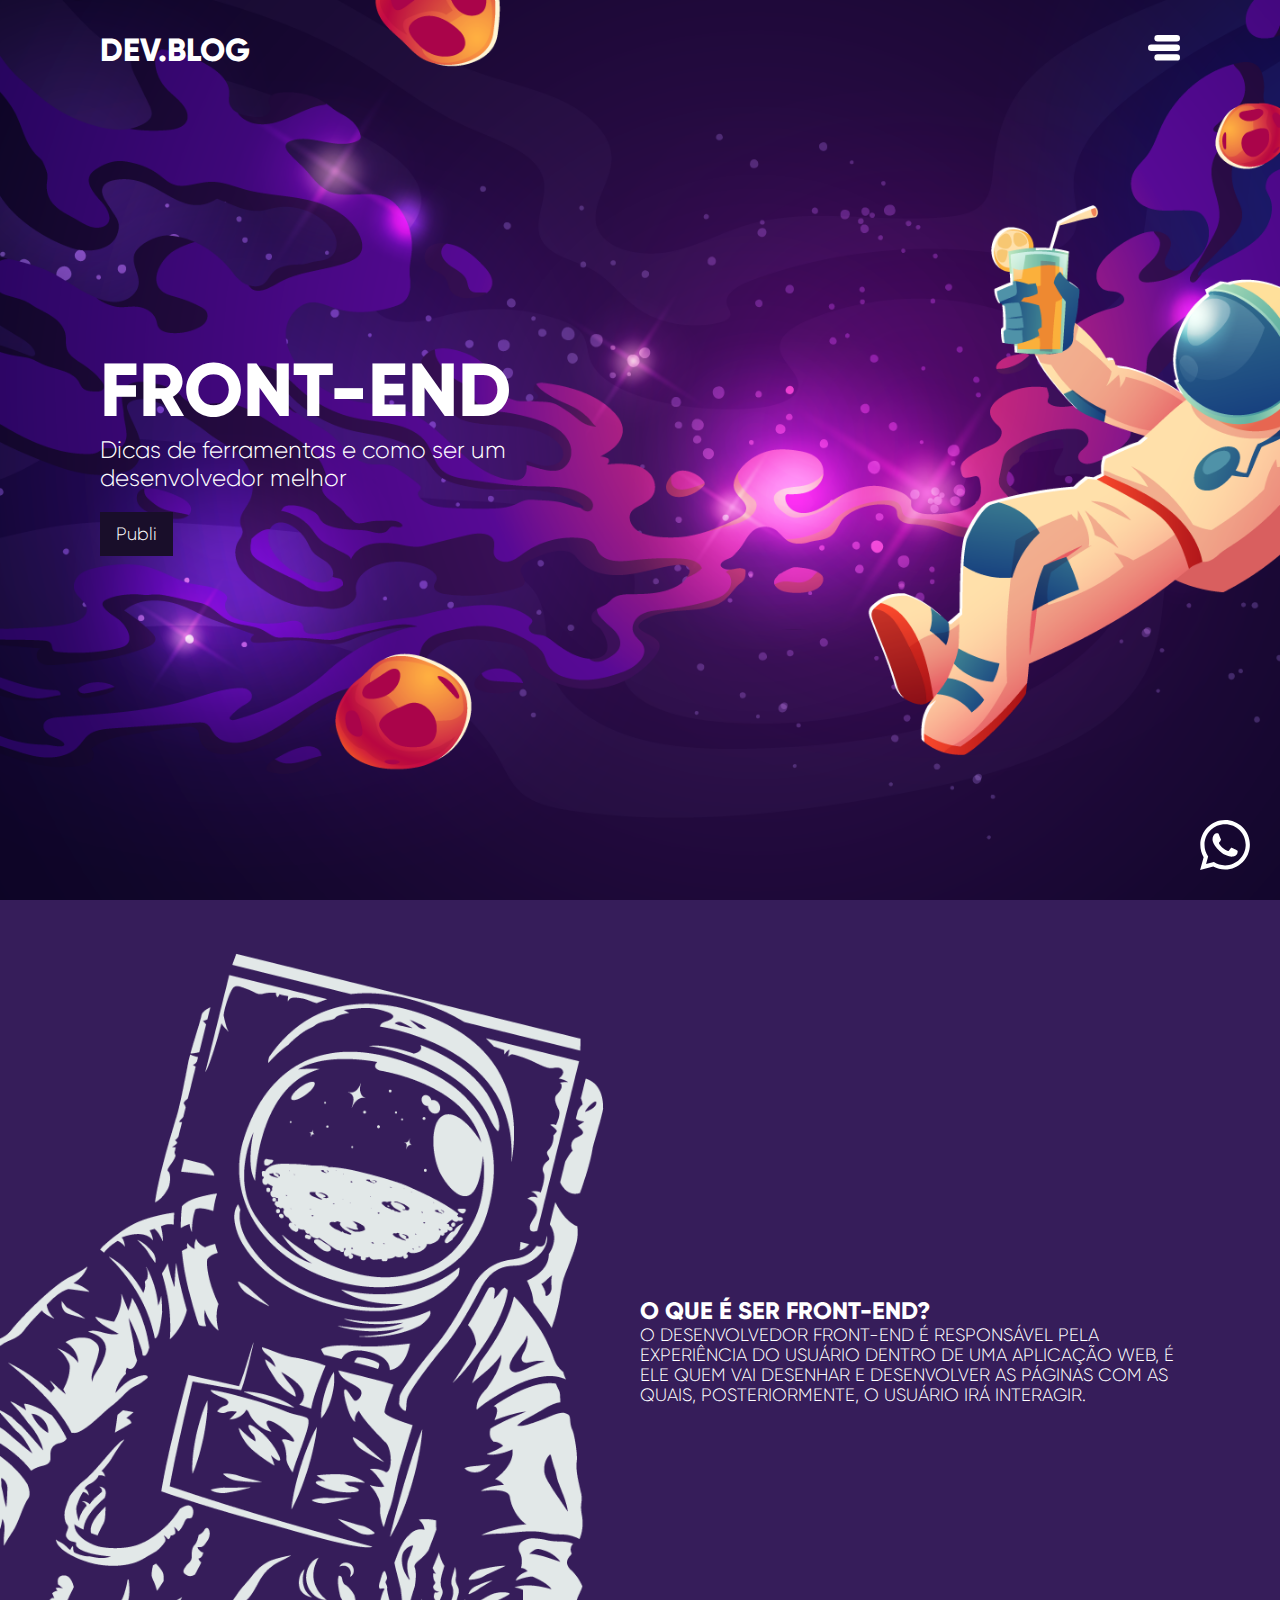
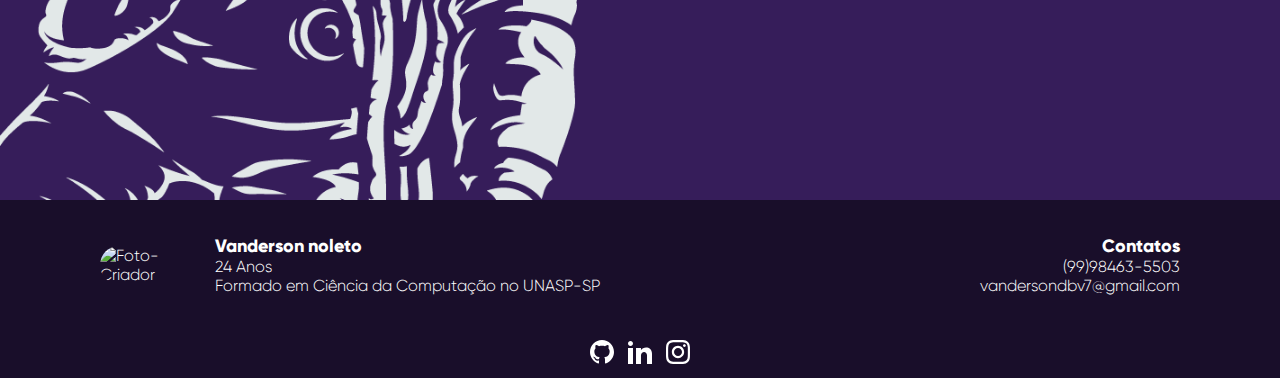
==== commit cab30cd7: "site final" ====
--- a/index.html
+++ b/index.html
@@ -1,4 +1,3 @@
-<<<<<<< HEAD
 <!DOCTYPE html>
 <html lang="pt-br">
 
@@ -88,105 +87,11 @@
                         d="M12 2.163c3.204 0 3.584.012 4.85.07 3.252.148 4.771 1.691 4.919 4.919.058 1.265.069 1.645.069 4.849 0 3.205-.012 3.584-.069 4.849-.149 3.225-1.664 4.771-4.919 4.919-1.266.058-1.644.07-4.85.07-3.204 0-3.584-.012-4.849-.07-3.26-.149-4.771-1.699-4.919-4.92-.058-1.265-.07-1.644-.07-4.849 0-3.204.013-3.583.07-4.849.149-3.227 1.664-4.771 4.919-4.919 1.266-.057 1.645-.069 4.849-.069zm0-2.163c-3.259 0-3.667.014-4.947.072-4.358.2-6.78 2.618-6.98 6.98-.059 1.281-.073 1.689-.073 4.948 0 3.259.014 3.668.072 4.948.2 4.358 2.618 6.78 6.98 6.98 1.281.058 1.689.072 4.948.072 3.259 0 3.668-.014 4.948-.072 4.354-.2 6.782-2.618 6.979-6.98.059-1.28.073-1.689.073-4.948 0-3.259-.014-3.667-.072-4.947-.196-4.354-2.617-6.78-6.979-6.98-1.281-.059-1.69-.073-4.949-.073zm0 5.838c-3.403 0-6.162 2.759-6.162 6.162s2.759 6.163 6.162 6.163 6.162-2.759 6.162-6.163c0-3.403-2.759-6.162-6.162-6.162zm0 10.162c-2.209 0-4-1.79-4-4 0-2.209 1.791-4 4-4s4 1.791 4 4c0 2.21-1.791 4-4 4zm6.406-11.845c-.796 0-1.441.645-1.441 1.44s.645 1.44 1.441 1.44c.795 0 1.439-.645 1.439-1.44s-.644-1.44-1.439-1.44z" />
                 </svg></a>
         </div>
-        
     </footer>
-    <a href="https://api.whatsapp.com/send?phone=5599984635503&text=Ol%C3%A1!" class="btn-whatsapp" target="_blank" style="position: fixed; bottom: 20px; right: 30px;"><svg xmlns="http://www.w3.org/2000/svg" width="24" height="24" viewBox="0 0 24 24"><path d="M.057 24l1.687-6.163c-1.041-1.804-1.588-3.849-1.587-5.946.003-6.556 5.338-11.891 11.893-11.891 3.181.001 6.167 1.24 8.413 3.488 2.245 2.248 3.481 5.236 3.48 8.414-.003 6.557-5.338 11.892-11.893 11.892-1.99-.001-3.951-.5-5.688-1.448l-6.305 1.654zm6.597-3.807c1.676.995 3.276 1.591 5.392 1.592 5.448 0 9.886-4.434 9.889-9.885.002-5.462-4.415-9.89-9.881-9.892-5.452 0-9.887 4.434-9.889 9.884-.001 2.225.651 3.891 1.746 5.634l-.999 3.648 3.742-.981zm11.387-5.464c-.074-.124-.272-.198-.57-.347-.297-.149-1.758-.868-2.031-.967-.272-.099-.47-.149-.669.149-.198.297-.768.967-.941 1.165-.173.198-.347.223-.644.074-.297-.149-1.255-.462-2.39-1.475-.883-.788-1.48-1.761-1.653-2.059-.173-.297-.018-.458.13-.606.134-.133.297-.347.446-.521.151-.172.2-.296.3-.495.099-.198.05-.372-.025-.521-.075-.148-.669-1.611-.916-2.206-.242-.579-.487-.501-.669-.51l-.57-.01c-.198 0-.52.074-.792.372s-1.04 1.016-1.04 2.479 1.065 2.876 1.213 3.074c.149.198 2.095 3.2 5.076 4.487.709.306 1.263.489 1.694.626.712.226 1.36.194 1.872.118.571-.085 1.758-.719 2.006-1.413.248-.695.248-1.29.173-1.414z"/></svg></a>
+    <a href="https://api.whatsapp.com/send?phone=5599984635503&text=Ol%C3%A1" target="_blank" class="icon-whatsapp">
+        <svg xmlns="http://www.w3.org/2000/svg" width="50" height="50" viewBox="0 0 24 24"><path d="M.057 24l1.687-6.163c-1.041-1.804-1.588-3.849-1.587-5.946.003-6.556 5.338-11.891 11.893-11.891 3.181.001 6.167 1.24 8.413 3.488 2.245 2.248 3.481 5.236 3.48 8.414-.003 6.557-5.338 11.892-11.893 11.892-1.99-.001-3.951-.5-5.688-1.448l-6.305 1.654zm6.597-3.807c1.676.995 3.276 1.591 5.392 1.592 5.448 0 9.886-4.434 9.889-9.885.002-5.462-4.415-9.89-9.881-9.892-5.452 0-9.887 4.434-9.889 9.884-.001 2.225.651 3.891 1.746 5.634l-.999 3.648 3.742-.981zm11.387-5.464c-.074-.124-.272-.198-.57-.347-.297-.149-1.758-.868-2.031-.967-.272-.099-.47-.149-.669.149-.198.297-.768.967-.941 1.165-.173.198-.347.223-.644.074-.297-.149-1.255-.462-2.39-1.475-.883-.788-1.48-1.761-1.653-2.059-.173-.297-.018-.458.13-.606.134-.133.297-.347.446-.521.151-.172.2-.296.3-.495.099-.198.05-.372-.025-.521-.075-.148-.669-1.611-.916-2.206-.242-.579-.487-.501-.669-.51l-.57-.01c-.198 0-.52.074-.792.372s-1.04 1.016-1.04 2.479 1.065 2.876 1.213 3.074c.149.198 2.095 3.2 5.076 4.487.709.306 1.263.489 1.694.626.712.226 1.36.194 1.872.118.571-.085 1.758-.719 2.006-1.413.248-.695.248-1.29.173-1.414z"/></svg>
+    </a>
+
 </body>
 
-=======
-<!DOCTYPE html>
-<html lang="pt-br">
-
-<head>
-    <meta charset="UTF-8">
-    <meta http-equiv="X-UA-Compatible" content="IE=edge">
-    <meta name="viewport" content="width=device-width, initial-scale=1.0">
-    <link rel="stylesheet" href="style.css">
-    <title>DEV.BLOG</title>
-</head>
-
-<body>
-
-    <header>
-        <h1>Dev.Blog</h1>
-        <div class="dropdown">
-            <svg id="Camada_1" data-name="Camada 1" xmlns="http://www.w3.org/2000/svg" viewBox="0 0 20 16">
-                <title>menu, list, catalogue, burger svg icon</title>
-                <g id="icons">
-                    <g id="menu">
-                        <path d="M2,12a2,2,0,0,0,2,2H20a2,2,0,0,0,0-4H4A2,2,0,0,0,2,12Z" transform="translate(-2 -4)" />
-                        <path d="M22,6a2,2,0,0,0-2-2H8A2,2,0,0,0,8,8H20A2,2,0,0,0,22,6Z" transform="translate(-2 -4)" />
-                        <path d="M6,18a2,2,0,0,0,2,2H20a2,2,0,0,0,0-4H8A2,2,0,0,0,6,18Z" transform="translate(-2 -4)" />
-                    </g>
-                </g>
-            </svg>
-            <div class="dropdwon-content">
-                <a href="#">INICIO</a>
-                <a href="#">PUBLI</a>
-                <a href="contact.html">CONTATO</a>
-
-            </div>
-        </div>
-    </header>
-
-    <main>
-        <section id="primary-screen">
-            <h1>front-end</h1>
-            <p>Dicas de ferramentas e como ser um desenvolvedor melhor</p>
-            <a href="#">Publi</a>
-        </section>
-        <section id="secondary-screen">
-            <img src="imgs/astrounaut.png" alt="Astronauta">
-            <div class="publication">
-                <h1>O que é ser front-end?</h1>
-                <p>O desenvolvedor front-end é responsável pela experiência do usuário dentro de uma aplicação web, é
-                    ele quem vai desenhar e desenvolver as páginas com as quais, posteriormente, o usuário irá
-                    interagir.
-                </p>
-
-            </div>
-        </section>
-    </main>
-
-    <footer>
-        <div class="info">
-            <div class="personal-info">
-                <img src="https://avatars.githubusercontent.com/u/81515355?v=4" alt="Foto-Criador">
-                <div>
-                    <h1>Vanderson noleto</h1>
-                    <p>24 Anos</p>
-                    <p>Formado em Ciência da Computação no UNASP-SP</p>
-                </div>
-            </div>
-            <div class="contact">
-                <h1>Contatos</h1>
-                <p>(99)98463-5503</p>
-                <p>vandersondbv7@gmail.com</p>
-            </div>
-        </div>
-        <div class="links">
-            <a href="https://github.com/vannoleto"><svg xmlns="http://www.w3.org/2000/svg" width="24" height="24"
-                    viewBox="0 0 24 24" target="_blank">
-                    <path
-                        d="M12 0c-6.626 0-12 5.373-12 12 0 5.302 3.438 9.8 8.207 11.387.599.111.793-.261.793-.577v-2.234c-3.338.726-4.033-1.416-4.033-1.416-.546-1.387-1.333-1.756-1.333-1.756-1.089-.745.083-.729.083-.729 1.205.084 1.839 1.237 1.839 1.237 1.07 1.834 2.807 1.304 3.492.997.107-.775.418-1.305.762-1.604-2.665-.305-5.467-1.334-5.467-5.931 0-1.311.469-2.381 1.236-3.221-.124-.303-.535-1.524.117-3.176 0 0 1.008-.322 3.301 1.23.957-.266 1.983-.399 3.003-.404 1.02.005 2.047.138 3.006.404 2.291-1.552 3.297-1.23 3.297-1.23.653 1.653.242 2.874.118 3.176.77.84 1.235 1.911 1.235 3.221 0 4.609-2.807 5.624-5.479 5.921.43.372.823 1.102.823 2.222v3.293c0 .319.192.694.801.576 4.765-1.589 8.199-6.086 8.199-11.386 0-6.627-5.373-12-12-12z" />
-                </svg>
-            </a>
-            <a href="#"><svg xmlns="http://www.w3.org/2000/svg" width="24" height="24" viewBox="0 0 24 24"
-                    target="_blank">
-                    <path
-                        d="M4.98 3.5c0 1.381-1.11 2.5-2.48 2.5s-2.48-1.119-2.48-2.5c0-1.38 1.11-2.5 2.48-2.5s2.48 1.12 2.48 2.5zm.02 4.5h-5v16h5v-16zm7.982 0h-4.968v16h4.969v-8.399c0-4.67 6.029-5.052 6.029 0v8.399h4.988v-10.131c0-7.88-8.922-7.593-11.018-3.714v-2.155z" />
-                </svg>
-            </a>
-            <a href="https://www.instagram.com/vanderson_noleto/" target="_blank"><svg
-                    xmlns="http://www.w3.org/2000/svg" width="24" height="24" viewBox="0 0 24 24">
-                    <path
-                        d="M12 2.163c3.204 0 3.584.012 4.85.07 3.252.148 4.771 1.691 4.919 4.919.058 1.265.069 1.645.069 4.849 0 3.205-.012 3.584-.069 4.849-.149 3.225-1.664 4.771-4.919 4.919-1.266.058-1.644.07-4.85.07-3.204 0-3.584-.012-4.849-.07-3.26-.149-4.771-1.699-4.919-4.92-.058-1.265-.07-1.644-.07-4.849 0-3.204.013-3.583.07-4.849.149-3.227 1.664-4.771 4.919-4.919 1.266-.057 1.645-.069 4.849-.069zm0-2.163c-3.259 0-3.667.014-4.947.072-4.358.2-6.78 2.618-6.98 6.98-.059 1.281-.073 1.689-.073 4.948 0 3.259.014 3.668.072 4.948.2 4.358 2.618 6.78 6.98 6.98 1.281.058 1.689.072 4.948.072 3.259 0 3.668-.014 4.948-.072 4.354-.2 6.782-2.618 6.979-6.98.059-1.28.073-1.689.073-4.948 0-3.259-.014-3.667-.072-4.947-.196-4.354-2.617-6.78-6.979-6.98-1.281-.059-1.69-.073-4.949-.073zm0 5.838c-3.403 0-6.162 2.759-6.162 6.162s2.759 6.163 6.162 6.163 6.162-2.759 6.162-6.163c0-3.403-2.759-6.162-6.162-6.162zm0 10.162c-2.209 0-4-1.79-4-4 0-2.209 1.791-4 4-4s4 1.791 4 4c0 2.21-1.791 4-4 4zm6.406-11.845c-.796 0-1.441.645-1.441 1.44s.645 1.44 1.441 1.44c.795 0 1.439-.645 1.439-1.44s-.644-1.44-1.439-1.44z" />
-                </svg></a>
-        </div>
-        
-    </footer>
-    <a href="https://api.whatsapp.com/send?phone=5599984635503&text=Ol%C3%A1!" class="btn-whatsapp" target="_blank" style="position: fixed; bottom: 20px; right: 30px;"><svg xmlns="http://www.w3.org/2000/svg" width="24" height="24" viewBox="0 0 24 24"><path d="M.057 24l1.687-6.163c-1.041-1.804-1.588-3.849-1.587-5.946.003-6.556 5.338-11.891 11.893-11.891 3.181.001 6.167 1.24 8.413 3.488 2.245 2.248 3.481 5.236 3.48 8.414-.003 6.557-5.338 11.892-11.893 11.892-1.99-.001-3.951-.5-5.688-1.448l-6.305 1.654zm6.597-3.807c1.676.995 3.276 1.591 5.392 1.592 5.448 0 9.886-4.434 9.889-9.885.002-5.462-4.415-9.89-9.881-9.892-5.452 0-9.887 4.434-9.889 9.884-.001 2.225.651 3.891 1.746 5.634l-.999 3.648 3.742-.981zm11.387-5.464c-.074-.124-.272-.198-.57-.347-.297-.149-1.758-.868-2.031-.967-.272-.099-.47-.149-.669.149-.198.297-.768.967-.941 1.165-.173.198-.347.223-.644.074-.297-.149-1.255-.462-2.39-1.475-.883-.788-1.48-1.761-1.653-2.059-.173-.297-.018-.458.13-.606.134-.133.297-.347.446-.521.151-.172.2-.296.3-.495.099-.198.05-.372-.025-.521-.075-.148-.669-1.611-.916-2.206-.242-.579-.487-.501-.669-.51l-.57-.01c-.198 0-.52.074-.792.372s-1.04 1.016-1.04 2.479 1.065 2.876 1.213 3.074c.149.198 2.095 3.2 5.076 4.487.709.306 1.263.489 1.694.626.712.226 1.36.194 1.872.118.571-.085 1.758-.719 2.006-1.413.248-.695.248-1.29.173-1.414z"/></svg></a>
-</body>
-
->>>>>>> 8352a15718f1361ebe54af26b850ee49fadd375b
 </html>--- a/style.css
+++ b/style.css
@@ -1,4 +1,3 @@
-<<<<<<< HEAD
 @font-face{
     font-family: 'gilroy';
     src:url(fonts/Gilroy-Light.otf);
@@ -240,260 +239,12 @@
     fill: #10071d;
     margin: 10px 5px;
 }
-.btn-whatsapp svg{
+.icon-whatsapp svg{
+    position: fixed;
+    bottom: 30px;
+    right: 30px;
     fill: #fff;
-    width: 50px;
-    height: 50px;
-}
-
-
-=======
-@font-face{
-    font-family: 'gilroy';
-    src:url(fonts/Gilroy-Light.otf);
-    font-weight: 100;
-}
-@font-face{
-    font-family: 'gilroy';
-    src:url(fonts/Gilroy-ExtraBold.otf);
-    font-weight: 800;
-}
-*{
-    margin:0;
-    padding:0;
-}
-body{
-    background-color: #361d5a;
-}
-header{
-display:flex;
-height: 100px;
-align-items: center;
-justify-content: space-between;
-padding: 0 100px;
-position: absolute;
-width: calc(100% - 200px);
-z-index: 1;
-}
-input, textarea{
-    font-family: 'gilroy';
-    font-weight: 100;
-    font-size: 18px;
-    outline: none;
-    border: none;
-    padding: 10px;
-}
-input::placeholder, textarea::placeholder{
-    color: #000;
-
-}
-header h1{
-    color: #fff;
-    text-transform: uppercase;
-    font-family: 'gilroy';
-    font-weight: 800;
-}
-header .dropdown{
-    position: relative;
-    display: inline-block;
-
-}
-header .dropdown svg{
-    fill: #fff;
-    width: 32px;
-    cursor: pointer;
-}
-header .dropdown .dropdwon-content{
-    display: none;
-    position: absolute;
-    background-color: #190e2a;
-    min-width: 130px;
-    left: -98px;
-    z-index: 2;
-}
-header .dropdown .dropdwon-content a{
-    font-family: 'gilroy';
-    font-weight: 100;
-    color: #fff;
-    display: block;
-    text-decoration: none;
-    font-size: 18px;
-    padding: 12px 16px;
-    text-align: right;
-    transition: background-color 0.4s;
-}
-header .dropdown .dropdwon-content a:hover{
-   background-color: #10071d;
-}
-header .dropdown:hover .dropdwon-content{
-    display: block;
-}
-section{
-    height: 100vh;
-    padding: 0 100px;
-    position: relative; 
-}
-#primary-screen{
-    background: url(imgs/banner-site.png);
-    background-size: cover;
-    background-position: center;
-    display: flex;
-    flex-direction: column;
-    justify-content: center;
-    align-items: flex-start;
-}
-#primary-screen h1{
-    font-family: 'gilroy';
-    font-weight: 800;
-    font-size: 75px;
-    color: #fff;
-    text-transform: uppercase;
-}
-#primary-screen p{
-    font-family: 'gilroy';
-    font-weight: 100;
-    color:#fff;
-    font-size: 24px;
-    width: 410px;
-    margin-bottom:20px;
-}
-#primary-screen a{
-    background-color: #190e2a;
-    font-family: 'gilroy';
-    font-weight: 100;
-    color: #fff;
-    display: block;
-    text-decoration: none;
-    font-size: 18px;
-    padding: 12px 16px;
-    text-align: right;
-    transition: background-color 0.4s; 
-}
-
-#primary-screen a:hover{
-    background-color: #10071d;
-}
-#secondary-screen{
-    display: flex;
-    align-items: center;
-    justify-content: flex-end;
-}
-#secondary-screen img{
-    position: absolute;
-    height: 100vh;
-    left: 0;
-    bottom: 0;
-}
-#secondary-screen .publication{
-    width: 50%;
-}
-#secondary-screen .publication h1{
-    font-family: 'gilroy';
-    text-transform: uppercase;
-    font-weight: 800;
-    font-size: 24px;
-    color:#fff;
-}
-#secondary-screen .publication p{
-    font-family: 'gilroy';
-    text-transform: uppercase;
-    font-weight: 100;
-    font-size: 18px;
-    color:#fff;
-}
-#contact{
-    display: flex;
-    justify-content: center;
-    align-items: center;
-}
-#contact form{
-    display:flex;
-    flex-direction: column;
-    justify-content: center;
-}
-#contact form h1{
-    font-family: 'gilroy';
-    font-weight: 800;
-    font-size: 48px;
-    color: #fff;
-    text-align: center;
-}
-#contact form button{
-    align-self: center;
-    border: none;
-    cursor: pointer;
-    background-color: #190e2a;
-    text-decoration: none;
-    padding: 12px 16px;
-    color: #fff;
-    font-family: 'gilroy';
-    font-weight: 100;
-}
-#contact form button:hover{
-    border: none;
-    cursor: pointer;
-    background-color:#10071d;
-    text-decoration: none;
-    padding: 12px 16px;
-    color: #fff;
-    font-family: 'gilroy';
-    font-weight: 100;
-}
-#contact form *{
-    margin: 12px 0;
-}
-footer{
-    display: flex;
-    align-items: center;
-    flex-direction: column;
-    background-color: #190e2a;
-    padding: 0 100px;
-}
-footer .info{
-    align-items: center;
-    display: flex;
-    justify-content: space-between;
-    width: 100%;
-    height: 130px;
-}
-footer .info .personal-info{
-    display: flex;
-    align-items: center;
-    color: #fff;
-    font-family: 'gilroy';
-}
-footer .info .personal-info img{
-    width: 100px;
-    border-radius: 50px;
-    margin-right: 15px;
-}
-footer .info .personal-info h1{
-    font-size: 18px;
-}
-footer .info .contact{
-    text-align: right;
-    color: #fff;
-    font-family: 'gilroy';
-}
-footer .info .contact h1{
-    font-size: 18px;
-}
-footer .links a{
-    text-decoration: none;
-}
-footer .links svg{
-    fill: #fff;
-    margin: 10px 5px;
-}
-footer .links svg:hover{
-    fill: #10071d;
-    margin: 10px 5px;
-}
-.btn-whatsapp svg{
-    fill: #fff;
-    width: 50px;
-    height: 50px;
-}
-
-
->>>>>>> 8352a15718f1361ebe54af26b850ee49fadd375b
+}
+
+
+
